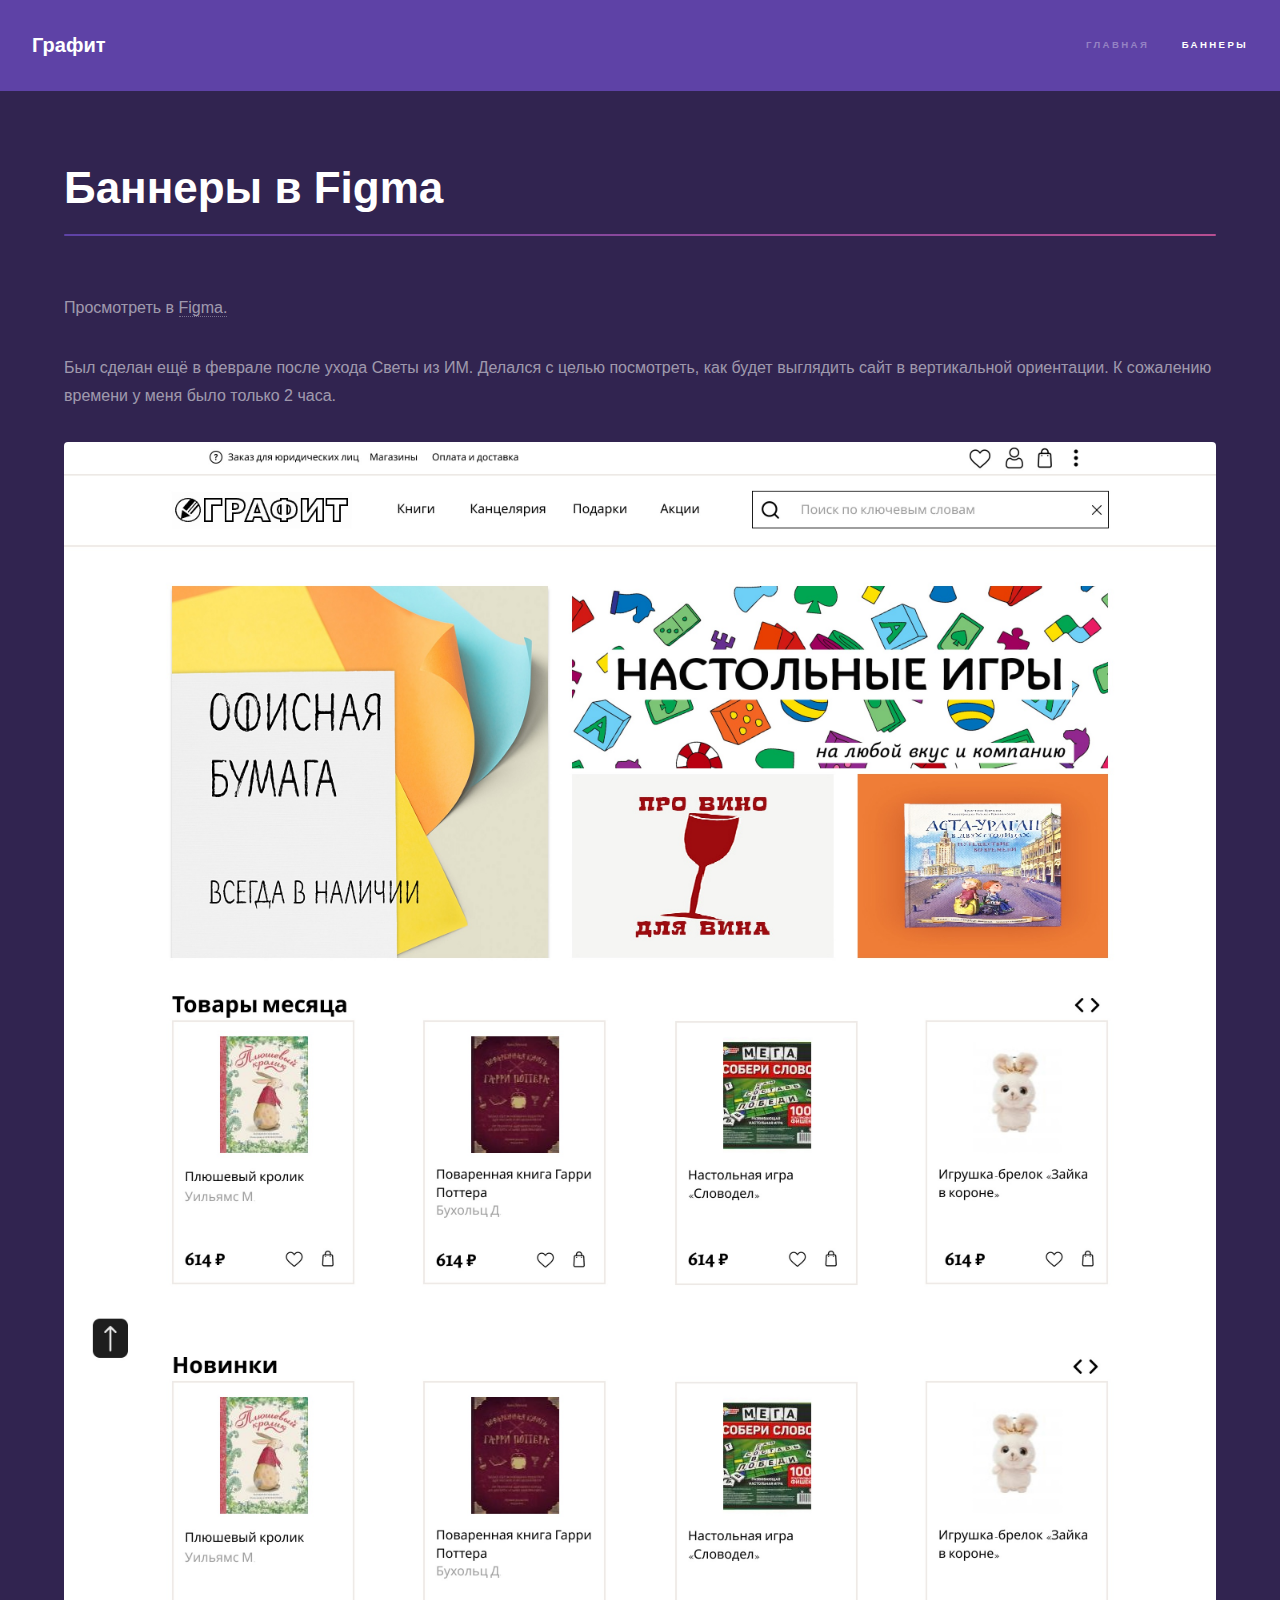
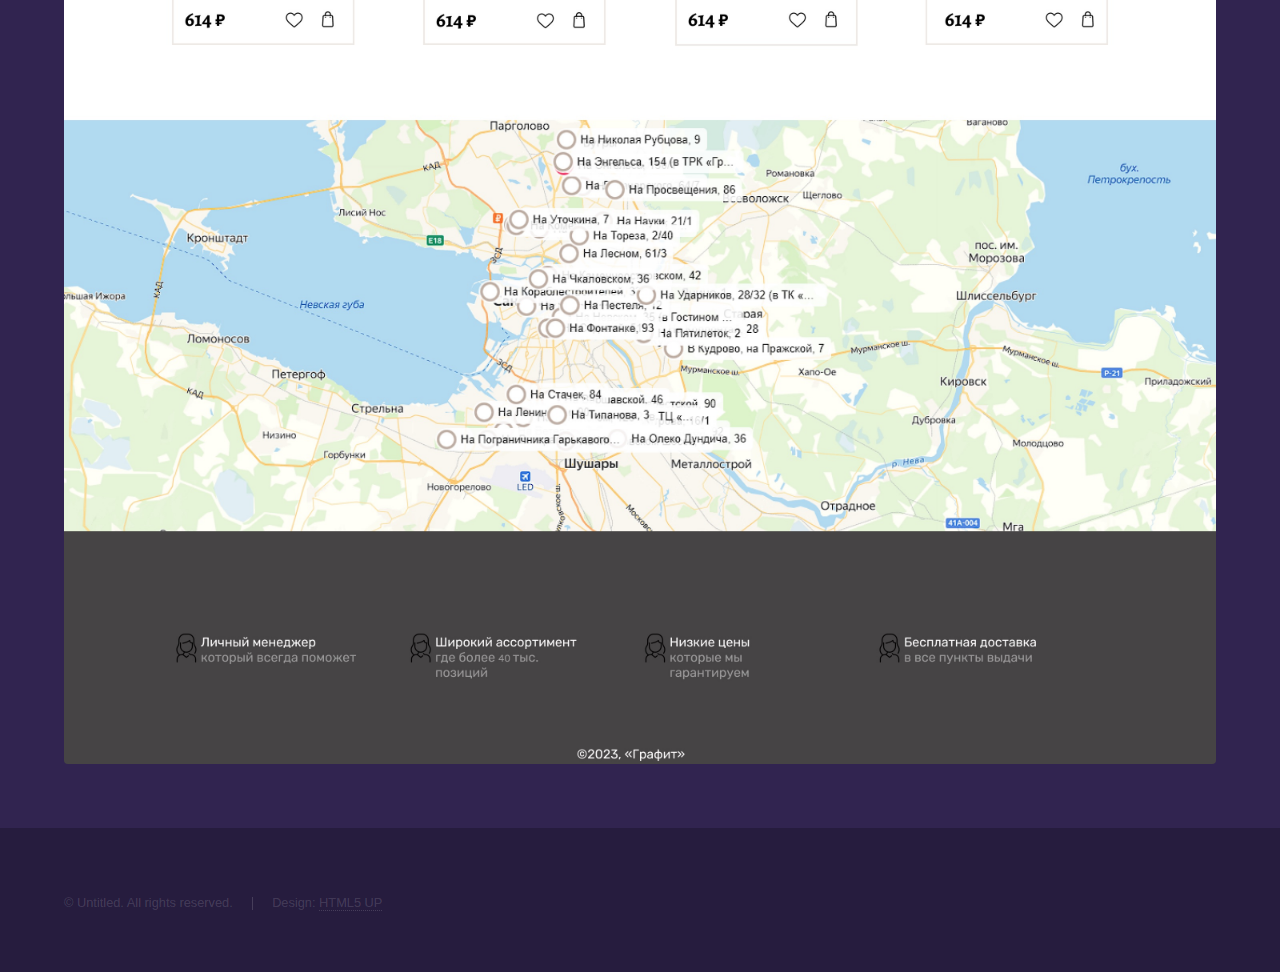
==== generic2.html @ 144a1e04 "Add files via upload" ====
<!DOCTYPE HTML>
<!--
	Hyperspace by HTML5 UP
	html5up.net | @ajlkn
	Free for personal and commercial use under the CCA 3.0 license (html5up.net/license)
-->
<html>
	<head>
		<title>Баннеры</title>
		<meta charset="utf-8" />
		<meta name="viewport" content="width=device-width, initial-scale=1, user-scalable=no" />
		<link rel="stylesheet" href="assets/css/main.css" />
		<noscript><link rel="stylesheet" href="assets/css/noscript.css" /></noscript>
	</head>
	<body class="is-preload">

		<!-- Header -->
			<header id="header">
				<a href="index.html" class="title">Графит</a>
				<nav>
					<ul>
						<li><a href="index.html">Главная</a></li>
						<li><a href="generic2.html" class="active">Баннеры</a></li>
						<!-- <li><a href="elements.html">Elements</a></li> -->
					</ul>
				</nav>
			</header>

		<!-- Wrapper -->
			<div id="wrapper">

				<!-- Main -->
					<section id="main" class="wrapper">
						<div class="inner">
							<h1 class="major">Баннеры в Figma</h1>
							<p>Просмотреть в <a href="https://www.figma.com/file/Zw7xwj9V61rGZJePQOf3Lh/Untitled?node-id=0%3A3&t=Ak0pLzkreTa3SGLJ-1">Figma.</a></p>
							<p>Был сделан ещё в феврале после ухода Светы из ИМ. Делался с целью посмотреть, как будет выглядить сайт в вертикальной ориентации. К сожалению времени у меня было только 2 часа.</p>
							<span class="image fit"><img src="images/dis1.jpg" alt="" /></span>
					</section>

			</div>

		<!-- Footer -->
			<footer id="footer" class="wrapper alt">
				<div class="inner">
					<ul class="menu">
						<li>&copy; Untitled. All rights reserved.</li><li>Design: <a href="http://html5up.net">HTML5 UP</a></li>
					</ul>
				</div>
			</footer>

		<!-- Scripts -->
			<script src="assets/js/jquery.min.js"></script>
			<script src="assets/js/jquery.scrollex.min.js"></script>
			<script src="assets/js/jquery.scrolly.min.js"></script>
			<script src="assets/js/browser.min.js"></script>
			<script src="assets/js/breakpoints.min.js"></script>
			<script src="assets/js/util.js"></script>
			<script src="assets/js/main.js"></script>

	</body>
</html>
---- assets/css/main.css ----
@import url(fontawesome-all.min.css);

/*
	Hyperspace by HTML5 UP
	html5up.net | @ajlkn
	Free for personal and commercial use under the CCA 3.0 license (html5up.net/license)
*/

html, body, div, span, applet, object,
iframe, h1, h2, h3, h4, h5, h6, p, blockquote,
pre, a, abbr, acronym, address, big, cite,
code, del, dfn, em, img, ins, kbd, q, s, samp,
small, strike, strong, sub, sup, tt, var, b,
u, i, center, dl, dt, dd, ol, ul, li, fieldset,
form, label, legend, table, caption, tbody,
tfoot, thead, tr, th, td, article, aside,
canvas, details, embed, figure, figcaption,
footer, header, hgroup, menu, nav, output, ruby,
section, summary, time, mark, audio, video {
	margin: 0;
	padding: 0;
	border: 0;
	font-size: 100%;
	font: inherit;
	vertical-align: baseline;}

article, aside, details, figcaption, figure,
footer, header, hgroup, menu, nav, section {
	display: block;}

body {
	line-height: 1;
}

ol, ul {
	list-style: none;
}

blockquote, q {
	quotes: none;
}

	blockquote:before, blockquote:after, q:before, q:after {
		content: '';
		content: none;
	}

table {
	border-collapse: collapse;
	border-spacing: 0;
}

body {
	-webkit-text-size-adjust: none;
}

mark {
	background-color: transparent;
	color: inherit;
}

input::-moz-focus-inner {
	border: 0;
	padding: 0;
}

input, select, textarea {
	-moz-appearance: none;
	-webkit-appearance: none;
	-ms-appearance: none;
	appearance: none;
}

/* Basic */

	@-ms-viewport {
		width: device-width;
	}

	body {
		-ms-overflow-style: scrollbar;
	}

	@media screen and (max-width: 480px) {

		html, body {
			min-width: 320px;
		}

	}

	html {
		box-sizing: border-box;
	}

	*, *:before, *:after {
		box-sizing: inherit;
	}

	body {
		background: #312450;
	}

		body.is-preload *, body.is-preload *:before, body.is-preload *:after {
			-moz-animation: none !important;
			-webkit-animation: none !important;
			-ms-animation: none !important;
			animation: none !important;
			-moz-transition: none !important;
			-webkit-transition: none !important;
			-ms-transition: none !important;
			transition: none !important;
		}

/* Type */

	body, input, select, textarea {
		color: rgba(255, 255, 255, 0.55);
		font-family: Arial, Helvetica, sans-serif;
		font-size: 16.5pt;
		font-weight: normal;
		line-height: 1.75;
	}

		@media screen and (max-width: 1680px) {

			body, input, select, textarea {
				font-size: 13pt;
			}

		}

		@media screen and (max-width: 1280px) {

			body, input, select, textarea {
				font-size: 12pt;
			}

		}

		@media screen and (max-width: 360px) {

			body, input, select, textarea {
				font-size: 11pt;
			}

		}

	a {
		-moz-transition: color 0.2s ease, border-bottom-color 0.2s ease;
		-webkit-transition: color 0.2s ease, border-bottom-color 0.2s ease;
		-ms-transition: color 0.2s ease, border-bottom-color 0.2s ease;
		transition: color 0.2s ease, border-bottom-color 0.2s ease;
		border-bottom: dotted 1px rgba(255, 255, 255, 0.35);
		color: inherit;
		text-decoration: none;
	}

		a:hover {
			border-bottom-color: transparent;
			color: #ffffff;
		}

	strong, b {
		color: #ffffff;
		font-weight: bold;
	}

	em, i {
		font-style: italic;
	}

	p {
		margin: 0 0 2em 0;
	}

	h1, h2, h3, h4, h5, h6 {
		color: #ffffff;
		font-weight: bold;
		line-height: 1.5;
		margin: 0 0 0.5em 0;
	}

		h1 a, h2 a, h3 a, h4 a, h5 a, h6 a {
			color: inherit;
			text-decoration: none;
		}

	h1 {
		font-size: 2.75em;
	}

		h1.major {
			margin: 0 0 1.3em 0;
			position: relative;
			padding-bottom: 0.35em;
		}

			h1.major:after {
				background-image: -moz-linear-gradient(to right, #5e42a6, #b74e91);
				background-image: -webkit-linear-gradient(to right, #5e42a6, #b74e91);
				background-image: -ms-linear-gradient(to right, #5e42a6, #b74e91);
				background-image: linear-gradient(to right, #5e42a6, #b74e91);
				-moz-transition: max-width 0.2s ease;
				-webkit-transition: max-width 0.2s ease;
				-ms-transition: max-width 0.2s ease;
				transition: max-width 0.2s ease;
				border-radius: 0.2em;
				bottom: 0;
				content: '';
				height: 0.05em;
				position: absolute;
				right: 0;
				width: 100%;
			}

	h2 {
		font-size: 1.75em;
	}

	h3 {
		font-size: 1.1em;
	}

	h4 {
		font-size: 1em;
	}

	h5 {
		font-size: 0.8em;
	}

	h6 {
		font-size: 0.6em;
	}

	@media screen and (max-width: 736px) {

		h1 {
			font-size: 2em;
		}

		h2 {
			font-size: 1.25em;
		}

		h3 {
			font-size: 1em;
		}

		h4 {
			font-size: 0.8em;
		}

		h5 {
			font-size: 0.6em;
		}

		h6 {
			font-size: 0.6em;
		}

	}

	sub {
		font-size: 0.8em;
		position: relative;
		top: 0.5em;
	}

	sup {
		font-size: 0.8em;
		position: relative;
		top: -0.5em;
	}

	blockquote {
		border-left: solid 4px rgba(255, 255, 255, 0.15);
		font-style: italic;
		margin: 0 0 2em 0;
		padding: 0.5em 0 0.5em 2em;
	}

	code {
		background: rgba(255, 255, 255, 0.05);
		border-radius: 0.25em;
		border: solid 1px rgba(255, 255, 255, 0.15);
		font-family: "Courier New", monospace;
		font-size: 0.9em;
		margin: 0 0.25em;
		padding: 0.25em 0.65em;
	}

	pre {
		-webkit-overflow-scrolling: touch;
		font-family: "Courier New", monospace;
		font-size: 0.9em;
		margin: 0 0 2em 0;
	}

		pre code {
			display: block;
			line-height: 1.75em;
			padding: 1em 1.5em;
			overflow-x: auto;
		}

	hr {
		border: 0;
		border-bottom: solid 1px rgba(255, 255, 255, 0.15);
		margin: 2em 0;
	}

		hr.major {
			margin: 3em 0;
		}

	.align-left {
		text-align: left;
	}

	.align-center {
		text-align: center;
	}

	.align-right {
		text-align: right;
	}

/* Row */

	.row {
		display: flex;
		flex-wrap: wrap;
		box-sizing: border-box;
		align-items: stretch;
	}

		.row > * {
			box-sizing: border-box;
		}

		.row.gtr-uniform > * > :last-child {
			margin-bottom: 0;
		}

		.row.aln-left {
			justify-content: flex-start;
		}

		.row.aln-center {
			justify-content: center;
		}

		.row.aln-right {
			justify-content: flex-end;
		}

		.row.aln-top {
			align-items: flex-start;
		}

		.row.aln-middle {
			align-items: center;
		}

		.row.aln-bottom {
			align-items: flex-end;
		}

		.row > .imp {
			order: -1;
		}

		.row > .col-1 {
			width: 8.33333%;
		}

		.row > .off-1 {
			margin-left: 8.33333%;
		}

		.row > .col-2 {
			width: 16.66667%;
		}

		.row > .off-2 {
			margin-left: 16.66667%;
		}

		.row > .col-3 {
			width: 25%;
		}

		.row > .off-3 {
			margin-left: 25%;
		}

		.row > .col-4 {
			width: 33.33333%;
		}

		.row > .off-4 {
			margin-left: 33.33333%;
		}

		.row > .col-5 {
			width: 41.66667%;
		}

		.row > .off-5 {
			margin-left: 41.66667%;
		}

		.row > .col-6 {
			width: 50%;
		}

		.row > .off-6 {
			margin-left: 50%;
		}

		.row > .col-7 {
			width: 58.33333%;
		}

		.row > .off-7 {
			margin-left: 58.33333%;
		}

		.row > .col-8 {
			width: 66.66667%;
		}

		.row > .off-8 {
			margin-left: 66.66667%;
		}

		.row > .col-9 {
			width: 75%;
		}

		.row > .off-9 {
			margin-left: 75%;
		}

		.row > .col-10 {
			width: 83.33333%;
		}

		.row > .off-10 {
			margin-left: 83.33333%;
		}

		.row > .col-11 {
			width: 91.66667%;
		}

		.row > .off-11 {
			margin-left: 91.66667%;
		}

		.row > .col-12 {
			width: 100%;
		}

		.row > .off-12 {
			margin-left: 100%;
		}

		.row.gtr-0 {
			margin-top: 0;
			margin-left: 0em;
		}

			.row.gtr-0 > * {
				padding: 0 0 0 0em;
			}

			.row.gtr-0.gtr-uniform {
				margin-top: 0em;
			}

				.row.gtr-0.gtr-uniform > * {
					padding-top: 0em;
				}

		.row.gtr-25 {
			margin-top: 0;
			margin-left: -0.375em;
		}

			.row.gtr-25 > * {
				padding: 0 0 0 0.375em;
			}

			.row.gtr-25.gtr-uniform {
				margin-top: -0.375em;
			}

				.row.gtr-25.gtr-uniform > * {
					padding-top: 0.375em;
				}

		.row.gtr-50 {
			margin-top: 0;
			margin-left: -0.75em;
		}

			.row.gtr-50 > * {
				padding: 0 0 0 0.75em;
			}

			.row.gtr-50.gtr-uniform {
				margin-top: -0.75em;
			}

				.row.gtr-50.gtr-uniform > * {
					padding-top: 0.75em;
				}

		.row {
			margin-top: 0;
			margin-left: -1.5em;
		}

			.row > * {
				padding: 0 0 0 1.5em;
			}

			.row.gtr-uniform {
				margin-top: -1.5em;
			}

				.row.gtr-uniform > * {
					padding-top: 1.5em;
				}

		.row.gtr-150 {
			margin-top: 0;
			margin-left: -2.25em;
		}

			.row.gtr-150 > * {
				padding: 0 0 0 2.25em;
			}

			.row.gtr-150.gtr-uniform {
				margin-top: -2.25em;
			}

				.row.gtr-150.gtr-uniform > * {
					padding-top: 2.25em;
				}

		.row.gtr-200 {
			margin-top: 0;
			margin-left: -3em;
		}

			.row.gtr-200 > * {
				padding: 0 0 0 3em;
			}

			.row.gtr-200.gtr-uniform {
				margin-top: -3em;
			}

				.row.gtr-200.gtr-uniform > * {
					padding-top: 3em;
				}

		@media screen and (max-width: 1680px) {

			.row {
				display: flex;
				flex-wrap: wrap;
				box-sizing: border-box;
				align-items: stretch;
			}

				.row > * {
					box-sizing: border-box;
				}

				.row.gtr-uniform > * > :last-child {
					margin-bottom: 0;
				}

				.row.aln-left {
					justify-content: flex-start;
				}

				.row.aln-center {
					justify-content: center;
				}

				.row.aln-right {
					justify-content: flex-end;
				}

				.row.aln-top {
					align-items: flex-start;
				}

				.row.aln-middle {
					align-items: center;
				}

				.row.aln-bottom {
					align-items: flex-end;
				}

				.row > .imp-xlarge {
					order: -1;
				}

				.row > .col-1-xlarge {
					width: 8.33333%;
				}

				.row > .off-1-xlarge {
					margin-left: 8.33333%;
				}

				.row > .col-2-xlarge {
					width: 16.66667%;
				}

				.row > .off-2-xlarge {
					margin-left: 16.66667%;
				}

				.row > .col-3-xlarge {
					width: 25%;
				}

				.row > .off-3-xlarge {
					margin-left: 25%;
				}

				.row > .col-4-xlarge {
					width: 33.33333%;
				}

				.row > .off-4-xlarge {
					margin-left: 33.33333%;
				}

				.row > .col-5-xlarge {
					width: 41.66667%;
				}

				.row > .off-5-xlarge {
					margin-left: 41.66667%;
				}

				.row > .col-6-xlarge {
					width: 50%;
				}

				.row > .off-6-xlarge {
					margin-left: 50%;
				}

				.row > .col-7-xlarge {
					width: 58.33333%;
				}

				.row > .off-7-xlarge {
					margin-left: 58.33333%;
				}

				.row > .col-8-xlarge {
					width: 66.66667%;
				}

				.row > .off-8-xlarge {
					margin-left: 66.66667%;
				}

				.row > .col-9-xlarge {
					width: 75%;
				}

				.row > .off-9-xlarge {
					margin-left: 75%;
				}

				.row > .col-10-xlarge {
					width: 83.33333%;
				}

				.row > .off-10-xlarge {
					margin-left: 83.33333%;
				}

				.row > .col-11-xlarge {
					width: 91.66667%;
				}

				.row > .off-11-xlarge {
					margin-left: 91.66667%;
				}

				.row > .col-12-xlarge {
					width: 100%;
				}

				.row > .off-12-xlarge {
					margin-left: 100%;
				}

				.row.gtr-0 {
					margin-top: 0;
					margin-left: 0em;
				}

					.row.gtr-0 > * {
						padding: 0 0 0 0em;
					}

					.row.gtr-0.gtr-uniform {
						margin-top: 0em;
					}

						.row.gtr-0.gtr-uniform > * {
							padding-top: 0em;
						}

				.row.gtr-25 {
					margin-top: 0;
					margin-left: -0.375em;
				}

					.row.gtr-25 > * {
						padding: 0 0 0 0.375em;
					}

					.row.gtr-25.gtr-uniform {
						margin-top: -0.375em;
					}

						.row.gtr-25.gtr-uniform > * {
							padding-top: 0.375em;
						}

				.row.gtr-50 {
					margin-top: 0;
					margin-left: -0.75em;
				}

					.row.gtr-50 > * {
						padding: 0 0 0 0.75em;
					}

					.row.gtr-50.gtr-uniform {
						margin-top: -0.75em;
					}

						.row.gtr-50.gtr-uniform > * {
							padding-top: 0.75em;
						}

				.row {
					margin-top: 0;
					margin-left: -1.5em;
				}

					.row > * {
						padding: 0 0 0 1.5em;
					}

					.row.gtr-uniform {
						margin-top: -1.5em;
					}

						.row.gtr-uniform > * {
							padding-top: 1.5em;
						}

				.row.gtr-150 {
					margin-top: 0;
					margin-left: -2.25em;
				}

					.row.gtr-150 > * {
						padding: 0 0 0 2.25em;
					}

					.row.gtr-150.gtr-uniform {
						margin-top: -2.25em;
					}

						.row.gtr-150.gtr-uniform > * {
							padding-top: 2.25em;
						}

				.row.gtr-200 {
					margin-top: 0;
					margin-left: -3em;
				}

					.row.gtr-200 > * {
						padding: 0 0 0 3em;
					}

					.row.gtr-200.gtr-uniform {
						margin-top: -3em;
					}

						.row.gtr-200.gtr-uniform > * {
							padding-top: 3em;
						}

		}

		@media screen and (max-width: 1280px) {

			.row {
				display: flex;
				flex-wrap: wrap;
				box-sizing: border-box;
				align-items: stretch;
			}

				.row > * {
					box-sizing: border-box;
				}

				.row.gtr-uniform > * > :last-child {
					margin-bottom: 0;
				}

				.row.aln-left {
					justify-content: flex-start;
				}

				.row.aln-center {
					justify-content: center;
				}

				.row.aln-right {
					justify-content: flex-end;
				}

				.row.aln-top {
					align-items: flex-start;
				}

				.row.aln-middle {
					align-items: center;
				}

				.row.aln-bottom {
					align-items: flex-end;
				}

				.row > .imp-large {
					order: -1;
				}

				.row > .col-1-large {
					width: 8.33333%;
				}

				.row > .off-1-large {
					margin-left: 8.33333%;
				}

				.row > .col-2-large {
					width: 16.66667%;
				}

				.row > .off-2-large {
					margin-left: 16.66667%;
				}

				.row > .col-3-large {
					width: 25%;
				}

				.row > .off-3-large {
					margin-left: 25%;
				}

				.row > .col-4-large {
					width: 33.33333%;
				}

				.row > .off-4-large {
					margin-left: 33.33333%;
				}

				.row > .col-5-large {
					width: 41.66667%;
				}

				.row > .off-5-large {
					margin-left: 41.66667%;
				}

				.row > .col-6-large {
					width: 50%;
				}

				.row > .off-6-large {
					margin-left: 50%;
				}

				.row > .col-7-large {
					width: 58.33333%;
				}

				.row > .off-7-large {
					margin-left: 58.33333%;
				}

				.row > .col-8-large {
					width: 66.66667%;
				}

				.row > .off-8-large {
					margin-left: 66.66667%;
				}

				.row > .col-9-large {
					width: 75%;
				}

				.row > .off-9-large {
					margin-left: 75%;
				}

				.row > .col-10-large {
					width: 83.33333%;
				}

				.row > .off-10-large {
					margin-left: 83.33333%;
				}

				.row > .col-11-large {
					width: 91.66667%;
				}

				.row > .off-11-large {
					margin-left: 91.66667%;
				}

				.row > .col-12-large {
					width: 100%;
				}

				.row > .off-12-large {
					margin-left: 100%;
				}

				.row.gtr-0 {
					margin-top: 0;
					margin-left: 0em;
				}

					.row.gtr-0 > * {
						padding: 0 0 0 0em;
					}

					.row.gtr-0.gtr-uniform {
						margin-top: 0em;
					}

						.row.gtr-0.gtr-uniform > * {
							padding-top: 0em;
						}

				.row.gtr-25 {
					margin-top: 0;
					margin-left: -0.375em;
				}

					.row.gtr-25 > * {
						padding: 0 0 0 0.375em;
					}

					.row.gtr-25.gtr-uniform {
						margin-top: -0.375em;
					}

						.row.gtr-25.gtr-uniform > * {
							padding-top: 0.375em;
						}

				.row.gtr-50 {
					margin-top: 0;
					margin-left: -0.75em;
				}

					.row.gtr-50 > * {
						padding: 0 0 0 0.75em;
					}

					.row.gtr-50.gtr-uniform {
						margin-top: -0.75em;
					}

						.row.gtr-50.gtr-uniform > * {
							padding-top: 0.75em;
						}

				.row {
					margin-top: 0;
					margin-left: -1.5em;
				}

					.row > * {
						padding: 0 0 0 1.5em;
					}

					.row.gtr-uniform {
						margin-top: -1.5em;
					}

						.row.gtr-uniform > * {
							padding-top: 1.5em;
						}

				.row.gtr-150 {
					margin-top: 0;
					margin-left: -2.25em;
				}

					.row.gtr-150 > * {
						padding: 0 0 0 2.25em;
					}

					.row.gtr-150.gtr-uniform {
						margin-top: -2.25em;
					}

						.row.gtr-150.gtr-uniform > * {
							padding-top: 2.25em;
						}

				.row.gtr-200 {
					margin-top: 0;
					margin-left: -3em;
				}

					.row.gtr-200 > * {
						padding: 0 0 0 3em;
					}

					.row.gtr-200.gtr-uniform {
						margin-top: -3em;
					}

						.row.gtr-200.gtr-uniform > * {
							padding-top: 3em;
						}

		}

		@media screen and (max-width: 980px) {

			.row {
				display: flex;
				flex-wrap: wrap;
				box-sizing: border-box;
				align-items: stretch;
			}

				.row > * {
					box-sizing: border-box;
				}

				.row.gtr-uniform > * > :last-child {
					margin-bottom: 0;
				}

				.row.aln-left {
					justify-content: flex-start;
				}

				.row.aln-center {
					justify-content: center;
				}

				.row.aln-right {
					justify-content: flex-end;
				}

				.row.aln-top {
					align-items: flex-start;
				}

				.row.aln-middle {
					align-items: center;
				}

				.row.aln-bottom {
					align-items: flex-end;
				}

				.row > .imp-medium {
					order: -1;
				}

				.row > .col-1-medium {
					width: 8.33333%;
				}

				.row > .off-1-medium {
					margin-left: 8.33333%;
				}

				.row > .col-2-medium {
					width: 16.66667%;
				}

				.row > .off-2-medium {
					margin-left: 16.66667%;
				}

				.row > .col-3-medium {
					width: 25%;
				}

				.row > .off-3-medium {
					margin-left: 25%;
				}

				.row > .col-4-medium {
					width: 33.33333%;
				}

				.row > .off-4-medium {
					margin-left: 33.33333%;
				}

				.row > .col-5-medium {
					width: 41.66667%;
				}

				.row > .off-5-medium {
					margin-left: 41.66667%;
				}

				.row > .col-6-medium {
					width: 50%;
				}

				.row > .off-6-medium {
					margin-left: 50%;
				}

				.row > .col-7-medium {
					width: 58.33333%;
				}

				.row > .off-7-medium {
					margin-left: 58.33333%;
				}

				.row > .col-8-medium {
					width: 66.66667%;
				}

				.row > .off-8-medium {
					margin-left: 66.66667%;
				}

				.row > .col-9-medium {
					width: 75%;
				}

				.row > .off-9-medium {
					margin-left: 75%;
				}

				.row > .col-10-medium {
					width: 83.33333%;
				}

				.row > .off-10-medium {
					margin-left: 83.33333%;
				}

				.row > .col-11-medium {
					width: 91.66667%;
				}

				.row > .off-11-medium {
					margin-left: 91.66667%;
				}

				.row > .col-12-medium {
					width: 100%;
				}

				.row > .off-12-medium {
					margin-left: 100%;
				}

				.row.gtr-0 {
					margin-top: 0;
					margin-left: 0em;
				}

					.row.gtr-0 > * {
						padding: 0 0 0 0em;
					}

					.row.gtr-0.gtr-uniform {
						margin-top: 0em;
					}

						.row.gtr-0.gtr-uniform > * {
							padding-top: 0em;
						}

				.row.gtr-25 {
					margin-top: 0;
					margin-left: -0.375em;
				}

					.row.gtr-25 > * {
						padding: 0 0 0 0.375em;
					}

					.row.gtr-25.gtr-uniform {
						margin-top: -0.375em;
					}

						.row.gtr-25.gtr-uniform > * {
							padding-top: 0.375em;
						}

				.row.gtr-50 {
					margin-top: 0;
					margin-left: -0.75em;
				}

					.row.gtr-50 > * {
						padding: 0 0 0 0.75em;
					}

					.row.gtr-50.gtr-uniform {
						margin-top: -0.75em;
					}

						.row.gtr-50.gtr-uniform > * {
							padding-top: 0.75em;
						}

				.row {
					margin-top: 0;
					margin-left: -1.5em;
				}

					.row > * {
						padding: 0 0 0 1.5em;
					}

					.row.gtr-uniform {
						margin-top: -1.5em;
					}

						.row.gtr-uniform > * {
							padding-top: 1.5em;
						}

				.row.gtr-150 {
					margin-top: 0;
					margin-left: -2.25em;
				}

					.row.gtr-150 > * {
						padding: 0 0 0 2.25em;
					}

					.row.gtr-150.gtr-uniform {
						margin-top: -2.25em;
					}

						.row.gtr-150.gtr-uniform > * {
							padding-top: 2.25em;
						}

				.row.gtr-200 {
					margin-top: 0;
					margin-left: -3em;
				}

					.row.gtr-200 > * {
						padding: 0 0 0 3em;
					}

					.row.gtr-200.gtr-uniform {
						margin-top: -3em;
					}

						.row.gtr-200.gtr-uniform > * {
							padding-top: 3em;
						}

		}

		@media screen and (max-width: 736px) {

			.row {
				display: flex;
				flex-wrap: wrap;
				box-sizing: border-box;
				align-items: stretch;
			}

				.row > * {
					box-sizing: border-box;
				}

				.row.gtr-uniform > * > :last-child {
					margin-bottom: 0;
				}

				.row.aln-left {
					justify-content: flex-start;
				}

				.row.aln-center {
					justify-content: center;
				}

				.row.aln-right {
					justify-content: flex-end;
				}

				.row.aln-top {
					align-items: flex-start;
				}

				.row.aln-middle {
					align-items: center;
				}

				.row.aln-bottom {
					align-items: flex-end;
				}

				.row > .imp-small {
					order: -1;
				}

				.row > .col-1-small {
					width: 8.33333%;
				}

				.row > .off-1-small {
					margin-left: 8.33333%;
				}

				.row > .col-2-small {
					width: 16.66667%;
				}

				.row > .off-2-small {
					margin-left: 16.66667%;
				}

				.row > .col-3-small {
					width: 25%;
				}

				.row > .off-3-small {
					margin-left: 25%;
				}

				.row > .col-4-small {
					width: 33.33333%;
				}

				.row > .off-4-small {
					margin-left: 33.33333%;
				}

				.row > .col-5-small {
					width: 41.66667%;
				}

				.row > .off-5-small {
					margin-left: 41.66667%;
				}

				.row > .col-6-small {
					width: 50%;
				}

				.row > .off-6-small {
					margin-left: 50%;
				}

				.row > .col-7-small {
					width: 58.33333%;
				}

				.row > .off-7-small {
					margin-left: 58.33333%;
				}

				.row > .col-8-small {
					width: 66.66667%;
				}

				.row > .off-8-small {
					margin-left: 66.66667%;
				}

				.row > .col-9-small {
					width: 75%;
				}

				.row > .off-9-small {
					margin-left: 75%;
				}

				.row > .col-10-small {
					width: 83.33333%;
				}

				.row > .off-10-small {
					margin-left: 83.33333%;
				}

				.row > .col-11-small {
					width: 91.66667%;
				}

				.row > .off-11-small {
					margin-left: 91.66667%;
				}

				.row > .col-12-small {
					width: 100%;
				}

				.row > .off-12-small {
					margin-left: 100%;
				}

				.row.gtr-0 {
					margin-top: 0;
					margin-left: 0em;
				}

					.row.gtr-0 > * {
						padding: 0 0 0 0em;
					}

					.row.gtr-0.gtr-uniform {
						margin-top: 0em;
					}

						.row.gtr-0.gtr-uniform > * {
							padding-top: 0em;
						}

				.row.gtr-25 {
					margin-top: 0;
					margin-left: -0.375em;
				}

					.row.gtr-25 > * {
						padding: 0 0 0 0.375em;
					}

					.row.gtr-25.gtr-uniform {
						margin-top: -0.375em;
					}

						.row.gtr-25.gtr-uniform > * {
							padding-top: 0.375em;
						}

				.row.gtr-50 {
					margin-top: 0;
					margin-left: -0.75em;
				}

					.row.gtr-50 > * {
						padding: 0 0 0 0.75em;
					}

					.row.gtr-50.gtr-uniform {
						margin-top: -0.75em;
					}

						.row.gtr-50.gtr-uniform > * {
							padding-top: 0.75em;
						}

				.row {
					margin-top: 0;
					margin-left: -1.5em;
				}

					.row > * {
						padding: 0 0 0 1.5em;
					}

					.row.gtr-uniform {
						margin-top: -1.5em;
					}

						.row.gtr-uniform > * {
							padding-top: 1.5em;
						}

				.row.gtr-150 {
					margin-top: 0;
					margin-left: -2.25em;
				}

					.row.gtr-150 > * {
						padding: 0 0 0 2.25em;
					}

					.row.gtr-150.gtr-uniform {
						margin-top: -2.25em;
					}

						.row.gtr-150.gtr-uniform > * {
							padding-top: 2.25em;
						}

				.row.gtr-200 {
					margin-top: 0;
					margin-left: -3em;
				}

					.row.gtr-200 > * {
						padding: 0 0 0 3em;
					}

					.row.gtr-200.gtr-uniform {
						margin-top: -3em;
					}

						.row.gtr-200.gtr-uniform > * {
							padding-top: 3em;
						}

		}

		@media screen and (max-width: 480px) {

			.row {
				display: flex;
				flex-wrap: wrap;
				box-sizing: border-box;
				align-items: stretch;
			}

				.row > * {
					box-sizing: border-box;
				}

				.row.gtr-uniform > * > :last-child {
					margin-bottom: 0;
				}

				.row.aln-left {
					justify-content: flex-start;
				}

				.row.aln-center {
					justify-content: center;
				}

				.row.aln-right {
					justify-content: flex-end;
				}

				.row.aln-top {
					align-items: flex-start;
				}

				.row.aln-middle {
					align-items: center;
				}

				.row.aln-bottom {
					align-items: flex-end;
				}

				.row > .imp-xsmall {
					order: -1;
				}

				.row > .col-1-xsmall {
					width: 8.33333%;
				}

				.row > .off-1-xsmall {
					margin-left: 8.33333%;
				}

				.row > .col-2-xsmall {
					width: 16.66667%;
				}

				.row > .off-2-xsmall {
					margin-left: 16.66667%;
				}

				.row > .col-3-xsmall {
					width: 25%;
				}

				.row > .off-3-xsmall {
					margin-left: 25%;
				}

				.row > .col-4-xsmall {
					width: 33.33333%;
				}

				.row > .off-4-xsmall {
					margin-left: 33.33333%;
				}

				.row > .col-5-xsmall {
					width: 41.66667%;
				}

				.row > .off-5-xsmall {
					margin-left: 41.66667%;
				}

				.row > .col-6-xsmall {
					width: 50%;
				}

				.row > .off-6-xsmall {
					margin-left: 50%;
				}

				.row > .col-7-xsmall {
					width: 58.33333%;
				}

				.row > .off-7-xsmall {
					margin-left: 58.33333%;
				}

				.row > .col-8-xsmall {
					width: 66.66667%;
				}

				.row > .off-8-xsmall {
					margin-left: 66.66667%;
				}

				.row > .col-9-xsmall {
					width: 75%;
				}

				.row > .off-9-xsmall {
					margin-left: 75%;
				}

				.row > .col-10-xsmall {
					width: 83.33333%;
				}

				.row > .off-10-xsmall {
					margin-left: 83.33333%;
				}

				.row > .col-11-xsmall {
					width: 91.66667%;
				}

				.row > .off-11-xsmall {
					margin-left: 91.66667%;
				}

				.row > .col-12-xsmall {
					width: 100%;
				}

				.row > .off-12-xsmall {
					margin-left: 100%;
				}

				.row.gtr-0 {
					margin-top: 0;
					margin-left: 0em;
				}

					.row.gtr-0 > * {
						padding: 0 0 0 0em;
					}

					.row.gtr-0.gtr-uniform {
						margin-top: 0em;
					}

						.row.gtr-0.gtr-uniform > * {
							padding-top: 0em;
						}

				.row.gtr-25 {
					margin-top: 0;
					margin-left: -0.375em;
				}

					.row.gtr-25 > * {
						padding: 0 0 0 0.375em;
					}

					.row.gtr-25.gtr-uniform {
						margin-top: -0.375em;
					}

						.row.gtr-25.gtr-uniform > * {
							padding-top: 0.375em;
						}

				.row.gtr-50 {
					margin-top: 0;
					margin-left: -0.75em;
				}

					.row.gtr-50 > * {
						padding: 0 0 0 0.75em;
					}

					.row.gtr-50.gtr-uniform {
						margin-top: -0.75em;
					}

						.row.gtr-50.gtr-uniform > * {
							padding-top: 0.75em;
						}

				.row {
					margin-top: 0;
					margin-left: -1.5em;
				}

					.row > * {
						padding: 0 0 0 1.5em;
					}

					.row.gtr-uniform {
						margin-top: -1.5em;
					}

						.row.gtr-uniform > * {
							padding-top: 1.5em;
						}

				.row.gtr-150 {
					margin-top: 0;
					margin-left: -2.25em;
				}

					.row.gtr-150 > * {
						padding: 0 0 0 2.25em;
					}

					.row.gtr-150.gtr-uniform {
						margin-top: -2.25em;
					}

						.row.gtr-150.gtr-uniform > * {
							padding-top: 2.25em;
						}

				.row.gtr-200 {
					margin-top: 0;
					margin-left: -3em;
				}

					.row.gtr-200 > * {
						padding: 0 0 0 3em;
					}

					.row.gtr-200.gtr-uniform {
						margin-top: -3em;
					}

						.row.gtr-200.gtr-uniform > * {
							padding-top: 3em;
						}

		}

/* Box */

	.box {
		border-radius: 0.25em;
		border: solid 1px rgba(255, 255, 255, 0.15);
		margin-bottom: 2em;
		padding: 1.5em;
	}

		.box > :last-child,
		.box > :last-child > :last-child,
		.box > :last-child > :last-child > :last-child {
			margin-bottom: 0;
		}

		.box.alt {
			border: 0;
			border-radius: 0;
			padding: 0;
		}

/* Button */

	input[type="submit"],
	input[type="reset"],
	input[type="button"],
	button,
	.button {
		-moz-appearance: none;
		-webkit-appearance: none;
		-ms-appearance: none;
		appearance: none;
		-moz-transition: border-color 0.2s ease;
		-webkit-transition: border-color 0.2s ease;
		-ms-transition: border-color 0.2s ease;
		transition: border-color 0.2s ease;
		background-color: transparent;
		border: solid 1px !important;
		border-color: rgba(255, 255, 255, 0.15) !important;
		border-radius: 3em;
		color: #ffffff !important;
		cursor: pointer;
		display: inline-block;
		font-size: 0.6em;
		font-weight: bold;
		height: calc(4.75em + 2px);
		letter-spacing: 0.25em;
		line-height: 4.75em;
		outline: 0;
		padding: 0 3.75em;
		position: relative;
		text-align: center;
		text-decoration: none;
		text-transform: uppercase;
		white-space: nowrap;
	}

		input[type="submit"]:after,
		input[type="reset"]:after,
		input[type="button"]:after,
		button:after,
		.button:after {
			-moz-transform: scale(0.25);
			-webkit-transform: scale(0.25);
			-ms-transform: scale(0.25);
			transform: scale(0.25);
			pointer-events: none;
			-moz-transition: opacity 0.2s ease, -moz-transform 0.2s ease;
			-webkit-transition: opacity 0.2s ease, -webkit-transform 0.2s ease;
			-ms-transition: opacity 0.2s ease, -ms-transform 0.2s ease;
			transition: opacity 0.2s ease, transform 0.2s ease;
			background: #ffffff;
			border-radius: 3em;
			content: '';
			height: 100%;
			left: 0;
			opacity: 0;
			position: absolute;
			top: 0;
			width: 100%;
		}

		input[type="submit"].icon:before,
		input[type="reset"].icon:before,
		input[type="button"].icon:before,
		button.icon:before,
		.button.icon:before {
			margin-right: 0.75em;
		}

		input[type="submit"].fit,
		input[type="reset"].fit,
		input[type="button"].fit,
		button.fit,
		.button.fit {
			width: 100%;
		}

		input[type="submit"].small,
		input[type="reset"].small,
		input[type="button"].small,
		button.small,
		.button.small {
			font-size: 0.4em;
		}

		input[type="submit"].large,
		input[type="reset"].large,
		input[type="button"].large,
		button.large,
		.button.large {
			font-size: 0.8em;
		}

		input[type="submit"].primary,
		input[type="reset"].primary,
		input[type="button"].primary,
		button.primary,
		.button.primary {
			background-color: #ffffff;
			color: #312450 !important;
		}

			input[type="submit"].primary:after,
			input[type="reset"].primary:after,
			input[type="button"].primary:after,
			button.primary:after,
			.button.primary:after {
				display: none;
			}

		input[type="submit"].disabled, input[type="submit"]:disabled,
		input[type="reset"].disabled,
		input[type="reset"]:disabled,
		input[type="button"].disabled,
		input[type="button"]:disabled,
		button.disabled,
		button:disabled,
		.button.disabled,
		.button:disabled {
			cursor: default;
			opacity: 0.5;
			pointer-events: none;
		}

		input[type="submit"]:hover,
		input[type="reset"]:hover,
		input[type="button"]:hover,
		button:hover,
		.button:hover {
			border-color: rgba(255, 255, 255, 0.55) !important;
		}

			input[type="submit"]:hover:after,
			input[type="reset"]:hover:after,
			input[type="button"]:hover:after,
			button:hover:after,
			.button:hover:after {
				opacity: 0.05;
				-moz-transform: scale(1);
				-webkit-transform: scale(1);
				-ms-transform: scale(1);
				transform: scale(1);
			}

			input[type="submit"]:hover:active,
			input[type="reset"]:hover:active,
			input[type="button"]:hover:active,
			button:hover:active,
			.button:hover:active {
				border-color: #ffffff !important;
			}

				input[type="submit"]:hover:active:after,
				input[type="reset"]:hover:active:after,
				input[type="button"]:hover:active:after,
				button:hover:active:after,
				.button:hover:active:after {
					opacity: 0.1;
				}

/* Features */

	.features {
		display: -moz-flex;
		display: -webkit-flex;
		display: -ms-flex;
		display: flex;
		-moz-flex-wrap: wrap;
		-webkit-flex-wrap: wrap;
		-ms-flex-wrap: wrap;
		flex-wrap: wrap;
		border-radius: 0.25em;
		border: solid 1px rgba(255, 255, 255, 0.15);
		background: rgba(255, 255, 255, 0.05);
		margin: 0 0 2em 0;
	}

		.features section {
			padding: 3.5em 3em 1em 7em ;
			width: 50%;
			border-top: solid 1px rgba(255, 255, 255, 0.15);
			position: relative;
		}

			.features section:nth-child(-n + 2) {
				border-top-width: 0;
			}

			.features section:nth-child(2n) {
				border-left: solid 1px rgba(255, 255, 255, 0.15);
			}

			.features section .icon {
				-moz-transition: opacity 0.5s ease, -moz-transform 0.5s ease;
				-webkit-transition: opacity 0.5s ease, -webkit-transform 0.5s ease;
				-ms-transition: opacity 0.5s ease, -ms-transform 0.5s ease;
				transition: opacity 0.5s ease, transform 0.5s ease;
				-moz-transition-delay: 1s;
				-webkit-transition-delay: 1s;
				-ms-transition-delay: 1s;
				transition-delay: 1s;
				-moz-transform: scale(1);
				-webkit-transform: scale(1);
				-ms-transform: scale(1);
				transform: scale(1);
				position: absolute;
				left: 3em;
				top: 3em;
				opacity: 1;
			}

			.features section:nth-child(1) .icon {
				-moz-transition-delay: 0.15s;
				-webkit-transition-delay: 0.15s;
				-ms-transition-delay: 0.15s;
				transition-delay: 0.15s;
			}

			.features section:nth-child(2) .icon {
				-moz-transition-delay: 0.3s;
				-webkit-transition-delay: 0.3s;
				-ms-transition-delay: 0.3s;
				transition-delay: 0.3s;
			}

			.features section:nth-child(3) .icon {
				-moz-transition-delay: 0.45s;
				-webkit-transition-delay: 0.45s;
				-ms-transition-delay: 0.45s;
				transition-delay: 0.45s;
			}

			.features section:nth-child(4) .icon {
				-moz-transition-delay: 0.6s;
				-webkit-transition-delay: 0.6s;
				-ms-transition-delay: 0.6s;
				transition-delay: 0.6s;
			}

			.features section:nth-child(5) .icon {
				-moz-transition-delay: 0.75s;
				-webkit-transition-delay: 0.75s;
				-ms-transition-delay: 0.75s;
				transition-delay: 0.75s;
			}

			.features section:nth-child(6) .icon {
				-moz-transition-delay: 0.9s;
				-webkit-transition-delay: 0.9s;
				-ms-transition-delay: 0.9s;
				transition-delay: 0.9s;
			}

			.features section:nth-child(7) .icon {
				-moz-transition-delay: 1.05s;
				-webkit-transition-delay: 1.05s;
				-ms-transition-delay: 1.05s;
				transition-delay: 1.05s;
			}

			.features section:nth-child(8) .icon {
				-moz-transition-delay: 1.2s;
				-webkit-transition-delay: 1.2s;
				-ms-transition-delay: 1.2s;
				transition-delay: 1.2s;
			}

			.features section:nth-child(9) .icon {
				-moz-transition-delay: 1.35s;
				-webkit-transition-delay: 1.35s;
				-ms-transition-delay: 1.35s;
				transition-delay: 1.35s;
			}

			.features section:nth-child(10) .icon {
				-moz-transition-delay: 1.5s;
				-webkit-transition-delay: 1.5s;
				-ms-transition-delay: 1.5s;
				transition-delay: 1.5s;
			}

			.features section:nth-child(11) .icon {
				-moz-transition-delay: 1.65s;
				-webkit-transition-delay: 1.65s;
				-ms-transition-delay: 1.65s;
				transition-delay: 1.65s;
			}

			.features section:nth-child(12) .icon {
				-moz-transition-delay: 1.8s;
				-webkit-transition-delay: 1.8s;
				-ms-transition-delay: 1.8s;
				transition-delay: 1.8s;
			}

			.features section:nth-child(13) .icon {
				-moz-transition-delay: 1.95s;
				-webkit-transition-delay: 1.95s;
				-ms-transition-delay: 1.95s;
				transition-delay: 1.95s;
			}

			.features section:nth-child(14) .icon {
				-moz-transition-delay: 2.1s;
				-webkit-transition-delay: 2.1s;
				-ms-transition-delay: 2.1s;
				transition-delay: 2.1s;
			}

			.features section:nth-child(15) .icon {
				-moz-transition-delay: 2.25s;
				-webkit-transition-delay: 2.25s;
				-ms-transition-delay: 2.25s;
				transition-delay: 2.25s;
			}

			.features section:nth-child(16) .icon {
				-moz-transition-delay: 2.4s;
				-webkit-transition-delay: 2.4s;
				-ms-transition-delay: 2.4s;
				transition-delay: 2.4s;
			}

			.features section:nth-child(17) .icon {
				-moz-transition-delay: 2.55s;
				-webkit-transition-delay: 2.55s;
				-ms-transition-delay: 2.55s;
				transition-delay: 2.55s;
			}

			.features section:nth-child(18) .icon {
				-moz-transition-delay: 2.7s;
				-webkit-transition-delay: 2.7s;
				-ms-transition-delay: 2.7s;
				transition-delay: 2.7s;
			}

			.features section:nth-child(19) .icon {
				-moz-transition-delay: 2.85s;
				-webkit-transition-delay: 2.85s;
				-ms-transition-delay: 2.85s;
				transition-delay: 2.85s;
			}

			.features section:nth-child(20) .icon {
				-moz-transition-delay: 3s;
				-webkit-transition-delay: 3s;
				-ms-transition-delay: 3s;
				transition-delay: 3s;
			}

		.features.inactive section .icon {
			-moz-transform: scale(0.5);
			-webkit-transform: scale(0.5);
			-ms-transform: scale(0.5);
			transform: scale(0.5);
			opacity: 0;
		}

		@media screen and (max-width: 980px) {

			.features {
				display: block;
			}

				.features section {
					border-top-width: 1px !important;
					border-left-width: 0 !important;
					width: 100%;
				}

					.features section:first-child {
						border-top-width: 0 !important;
					}

		}

		@media screen and (max-width: 736px) {

			.features section {
				padding: 2.5em 1.5em 0.1em 5.5em ;
			}

				.features section .icon {
					left: 1.5em;
					top: 2em;
				}

		}

		@media screen and (max-width: 480px) {

			.features section {
				padding: 2em 1.5em 0.1em 1.5em ;
			}

				.features section .icon {
					left: 0;
					position: relative;
					top: 0;
				}

		}

/* Form */

	form {
		margin: 0 0 2em 0;
	}

		form > :last-child {
			margin-bottom: 0;
		}

		form > .fields {
			display: -moz-flex;
			display: -webkit-flex;
			display: -ms-flex;
			display: flex;
			-moz-flex-wrap: wrap;
			-webkit-flex-wrap: wrap;
			-ms-flex-wrap: wrap;
			flex-wrap: wrap;
			width: calc(100% + 3em);
			margin: -1.5em 0 2em -1.5em;
		}

			form > .fields > .field {
				-moz-flex-grow: 0;
				-webkit-flex-grow: 0;
				-ms-flex-grow: 0;
				flex-grow: 0;
				-moz-flex-shrink: 0;
				-webkit-flex-shrink: 0;
				-ms-flex-shrink: 0;
				flex-shrink: 0;
				padding: 1.5em 0 0 1.5em;
				width: calc(100% - 1.5em);
			}

				form > .fields > .field.half {
					width: calc(50% - 0.75em);
				}

				form > .fields > .field.third {
					width: calc(100%/3 - 0.5em);
				}

				form > .fields > .field.quarter {
					width: calc(25% - 0.375em);
				}

		@media screen and (max-width: 480px) {

			form > .fields {
				width: calc(100% + 3em);
				margin: -1.5em 0 2em -1.5em;
			}

				form > .fields > .field {
					padding: 1.5em 0 0 1.5em;
					width: calc(100% - 1.5em);
				}

					form > .fields > .field.half {
						width: calc(100% - 1.5em);
					}

					form > .fields > .field.third {
						width: calc(100% - 1.5em);
					}

					form > .fields > .field.quarter {
						width: calc(100% - 1.5em);
					}

		}

	label {
		color: #ffffff;
		font-weight: bold;
		line-height: 1.5;
		margin: 0 0 0.7em 0;
		display: block;
		font-size: 1.1em;
	}

	input[type="text"],
	input[type="password"],
	input[type="email"],
	input[type="tel"],
	select,
	textarea {
		-moz-appearance: none;
		-webkit-appearance: none;
		-ms-appearance: none;
		appearance: none;
		background: rgba(255, 255, 255, 0.05);
		border-radius: 0.25em;
		border: none;
		border: solid 1px rgba(255, 255, 255, 0.15);
		color: inherit;
		display: block;
		outline: 0;
		padding: 0 1em;
		text-decoration: none;
		width: 100%;
	}

		input[type="text"]:invalid,
		input[type="password"]:invalid,
		input[type="email"]:invalid,
		input[type="tel"]:invalid,
		select:invalid,
		textarea:invalid {
			box-shadow: none;
		}

		input[type="text"]:focus,
		input[type="password"]:focus,
		input[type="email"]:focus,
		input[type="tel"]:focus,
		select:focus,
		textarea:focus {
			border-color: #ffffff;
			box-shadow: 0 0 0 1px #ffffff;
		}

	select {
		background-image: url("data:image/svg+xml;charset=utf8,%3Csvg xmlns='http://www.w3.org/2000/svg' width='40' height='40' preserveAspectRatio='none' viewBox='0 0 40 40'%3E%3Cpath d='M9.4,12.3l10.4,10.4l10.4-10.4c0.2-0.2,0.5-0.4,0.9-0.4c0.3,0,0.6,0.1,0.9,0.4l3.3,3.3c0.2,0.2,0.4,0.5,0.4,0.9 c0,0.4-0.1,0.6-0.4,0.9L20.7,31.9c-0.2,0.2-0.5,0.4-0.9,0.4c-0.3,0-0.6-0.1-0.9-0.4L4.3,17.3c-0.2-0.2-0.4-0.5-0.4-0.9 c0-0.4,0.1-0.6,0.4-0.9l3.3-3.3c0.2-0.2,0.5-0.4,0.9-0.4S9.1,12.1,9.4,12.3z' fill='rgba(255, 255, 255, 0.15)' /%3E%3C/svg%3E");
		background-size: 1.25rem;
		background-repeat: no-repeat;
		background-position: calc(100% - 1rem) center;
		height: 2.75em;
		padding-right: 2.75em;
		text-overflow: ellipsis;
	}

		select option {
			color: #ffffff;
			background: #312450;
		}

		select:focus::-ms-value {
			background-color: transparent;
		}

		select::-ms-expand {
			display: none;
		}

	input[type="text"],
	input[type="password"],
	input[type="email"],
	select {
		height: 2.75em;
	}

	textarea {
		padding: 0.75em 1em;
	}

		body.is-ie textarea {
			min-height: 10em;
		}

	input[type="checkbox"],
	input[type="radio"] {
		-moz-appearance: none;
		-webkit-appearance: none;
		-ms-appearance: none;
		appearance: none;
		display: block;
		float: left;
		margin-right: -2em;
		opacity: 0;
		width: 1em;
		z-index: -1;
	}

		input[type="checkbox"] + label,
		input[type="radio"] + label {
			text-decoration: none;
			color: rgba(255, 255, 255, 0.55);
			cursor: pointer;
			display: inline-block;
			font-size: 1em;
			font-weight: normal;
			padding-left: 2.4em;
			padding-right: 0.75em;
			position: relative;
		}

			input[type="checkbox"] + label:before,
			input[type="radio"] + label:before {
				-moz-osx-font-smoothing: grayscale;
				-webkit-font-smoothing: antialiased;
				display: inline-block;
				font-style: normal;
				font-variant: normal;
				text-rendering: auto;
				line-height: 1;
				text-transform: none !important;
				font-family: 'Font Awesome 5 Free';
				font-weight: 900;
			}

			input[type="checkbox"] + label:before,
			input[type="radio"] + label:before {
				background: rgba(255, 255, 255, 0.05);
				border-radius: 0.25em;
				border: solid 1px rgba(255, 255, 255, 0.15);
				content: '';
				display: inline-block;
				font-size: 0.8em;
				height: 2.0625em;
				left: 0;
				line-height: 2.0625em;
				position: absolute;
				text-align: center;
				top: 0;
				width: 2.0625em;
			}

		input[type="checkbox"]:checked + label:before,
		input[type="radio"]:checked + label:before {
			background: #ffffff;
			border-color: #ffffff;
			color: #b74e91;
			content: '\f00c';
		}

		input[type="checkbox"]:focus + label:before,
		input[type="radio"]:focus + label:before {
			border-color: #ffffff;
			box-shadow: 0 0 0 1px #ffffff;
		}

	input[type="checkbox"] + label:before {
		border-radius: 0.25em;
	}

	input[type="radio"] + label:before {
		border-radius: 100%;
	}

	::-webkit-input-placeholder {
		color: rgba(255, 255, 255, 0.35) !important;
		opacity: 1.0;
	}

	:-moz-placeholder {
		color: rgba(255, 255, 255, 0.35) !important;
		opacity: 1.0;
	}

	::-moz-placeholder {
		color: rgba(255, 255, 255, 0.35) !important;
		opacity: 1.0;
	}

	:-ms-input-placeholder {
		color: rgba(255, 255, 255, 0.35) !important;
		opacity: 1.0;
	}

/* Icon */

	.icon {
		text-decoration: none;
		border-bottom: none;
		position: relative;
	}

		.icon:before {
			-moz-osx-font-smoothing: grayscale;
			-webkit-font-smoothing: antialiased;
			display: inline-block;
			font-style: normal;
			font-variant: normal;
			text-rendering: auto;
			line-height: 1;
			text-transform: none !important;
			font-family: 'Font Awesome 5 Free';
			font-weight: 400;
		}

		.icon > .label {
			display: none;
		}

		.icon:before {
			line-height: inherit;
		}

		.icon.solid:before {
			font-weight: 900;
		}

		.icon.brands:before {
			font-family: 'Font Awesome 5 Brands';
		}

		.icon.major {
			width: 2.5em;
			height: 2.5em;
			display: block;
			background: #ffffff;
			border-radius: 100%;
			color: #312450;
			text-align: center;
			line-height: 2.5em;
			margin: 0 0 1.3em 0;
		}

			.icon.major:before {
				font-size: 1.25em;
			}

				.wrapper.style1 .icon.major:before {
					color: #5e42a6;
				}

				.wrapper.style1-alt .icon.major:before {
					color: #493382;
				}

				.wrapper.style2 .icon.major:before {
					color: #5052b5;
				}

				.wrapper.style2-alt .icon.major:before {
					color: #3e4094;
				}

				.wrapper.style3 .icon.major:before {
					color: #b74e91;
				}

				.wrapper.style3-alt .icon.major:before {
					color: #953d75;
				}

/* Image */

	.image {
		border-radius: 0.25em;
		border: 0;
		display: inline-block;
		position: relative;
	}

		.image img {
			border-radius: 0.25em;
			display: block;
		}

		.image.left, .image.right {
			max-width: 40%;
		}

			.image.left img, .image.right img {
				width: 100%;
			}

		.image.left {
			float: left;
			margin: 0 1.5em 1em 0;
			top: 0.25em;
		}

		.image.right {
			float: right;
			margin: 0 0 1em 1.5em;
			top: 0.25em;
		}

		.image.fit {
			display: block;
			margin: 0 0 2em 0;
			width: 100%;
		}

			.image.fit img {
				width: 100%;
			}

		.image.main {
			display: block;
			margin: 0 0 3em 0;
			width: 100%;
		}

			.image.main img {
				width: 100%;
			}

/* List */

	ol {
		list-style: decimal;
		margin: 0 0 2em 0;
		padding-left: 1.25em;
	}

		ol li {
			padding-left: 0.25em;
		}

	ul {
		list-style: disc;
		margin: 0 0 2em 0;
		padding-left: 1em;
	}

		ul li {
			padding-left: 0.5em;
		}

		ul.alt {
			list-style: none;
			padding-left: 0;
		}

			ul.alt li {
				border-top: solid 1px rgba(255, 255, 255, 0.15);
				padding: 0.5em 0;
			}

				ul.alt li:first-child {
					border-top: 0;
					padding-top: 0;
				}

	dl {
		margin: 0 0 2em 0;
	}

		dl dt {
			display: block;
			font-weight: bold;
			margin: 0 0 1em 0;
		}

		dl dd {
			margin-left: 2em;
		}

/* Actions */

	ul.actions {
		display: -moz-flex;
		display: -webkit-flex;
		display: -ms-flex;
		display: flex;
		cursor: default;
		list-style: none;
		margin-left: -1em;
		padding-left: 0;
	}

		ul.actions li {
			padding: 0 0 0 1em;
			vertical-align: middle;
		}

		ul.actions.special {
			-moz-justify-content: center;
			-webkit-justify-content: center;
			-ms-justify-content: center;
			justify-content: center;
			width: 100%;
			margin-left: 0;
		}

			ul.actions.special li:first-child {
				padding-left: 0;
			}

		ul.actions.stacked {
			-moz-flex-direction: column;
			-webkit-flex-direction: column;
			-ms-flex-direction: column;
			flex-direction: column;
			margin-left: 0;
		}

			ul.actions.stacked li {
				padding: 1.3em 0 0 0;
			}

				ul.actions.stacked li:first-child {
					padding-top: 0;
				}

		ul.actions.fit {
			width: calc(100% + 1em);
		}

			ul.actions.fit li {
				-moz-flex-grow: 1;
				-webkit-flex-grow: 1;
				-ms-flex-grow: 1;
				flex-grow: 1;
				-moz-flex-shrink: 1;
				-webkit-flex-shrink: 1;
				-ms-flex-shrink: 1;
				flex-shrink: 1;
				width: 100%;
			}

				ul.actions.fit li > * {
					width: 100%;
				}

			ul.actions.fit.stacked {
				width: 100%;
			}

		@media screen and (max-width: 480px) {

			ul.actions:not(.fixed) {
				-moz-flex-direction: column;
				-webkit-flex-direction: column;
				-ms-flex-direction: column;
				flex-direction: column;
				margin-left: 0;
				width: 100% !important;
			}

				ul.actions:not(.fixed) li {
					-moz-flex-grow: 1;
					-webkit-flex-grow: 1;
					-ms-flex-grow: 1;
					flex-grow: 1;
					-moz-flex-shrink: 1;
					-webkit-flex-shrink: 1;
					-ms-flex-shrink: 1;
					flex-shrink: 1;
					padding: 1em 0 0 0;
					text-align: center;
					width: 100%;
				}

					ul.actions:not(.fixed) li > * {
						width: 100%;
					}

					ul.actions:not(.fixed) li:first-child {
						padding-top: 0;
					}

					ul.actions:not(.fixed) li input[type="submit"],
					ul.actions:not(.fixed) li input[type="reset"],
					ul.actions:not(.fixed) li input[type="button"],
					ul.actions:not(.fixed) li button,
					ul.actions:not(.fixed) li .button {
						width: 100%;
					}

						ul.actions:not(.fixed) li input[type="submit"].icon:before,
						ul.actions:not(.fixed) li input[type="reset"].icon:before,
						ul.actions:not(.fixed) li input[type="button"].icon:before,
						ul.actions:not(.fixed) li button.icon:before,
						ul.actions:not(.fixed) li .button.icon:before {
							margin-left: -0.5rem;
						}

		}

/* Contact */

	ul.contact {
		list-style: none;
		padding: 0;
	}

		ul.contact > li {
			padding: 0;
			margin: 1.5em 0 0 0;
		}

			ul.contact > li:first-child {
				margin-top: 0;
			}

/* Icons */

	ul.icons {
		cursor: default;
		list-style: none;
		padding-left: 0;
	}

		ul.icons li {
			display: inline-block;
			padding: 0 0.75em 0 0;
		}

			ul.icons li:last-child {
				padding-right: 0;
			}

			ul.icons li > a, ul.icons li > span {
				border: 0;
			}

				ul.icons li > a .label, ul.icons li > span .label {
					display: none;
				}

/* Menu */

	ul.menu {
		list-style: none;
		padding: 0;
	}

		ul.menu > li {
			border-left: solid 1px rgba(255, 255, 255, 0.15);
			display: inline-block;
			line-height: 1;
			margin-left: 1.5em;
			padding: 0 0 0 1.5em;
		}

			ul.menu > li:first-child {
				border-left: 0;
				margin: 0;
				padding-left: 0;
			}

		@media screen and (max-width: 480px) {

			ul.menu > li {
				border-left: 0;
				display: block;
				line-height: inherit;
				margin: 0.5em 0 0 0;
				padding-left: 0;
			}

		}

/* Section/Article */

	section.special, article.special {
		text-align: center;
	}

	header p {
		color: rgba(255, 255, 255, 0.35);
		position: relative;
		margin: 0 0 1.5em 0;
	}

	header h2 + p {
		font-size: 1.25em;
		margin-top: -1em;
		line-height: 1.5em;
	}

	header h3 + p {
		font-size: 1.1em;
		margin-top: -0.8em;
		line-height: 1.5em;
	}

	header h4 + p,
	header h5 + p,
	header h6 + p {
		font-size: 0.9em;
		margin-top: -0.6em;
		line-height: 1.5em;
	}

/* Split */

	.split {
		display: -moz-flex;
		display: -webkit-flex;
		display: -ms-flex;
		display: flex;
	}

		.split > * {
			width: calc(50% - 2.5em);
		}

		.split > :nth-child(2n - 1) {
			padding-right: 2.5em;
			border-right: solid 1px rgba(255, 255, 255, 0.15);
		}

		.split > :nth-child(2n) {
			padding-left: 2.5em;
		}

		.split.style1 > :nth-child(2n - 1) {
			width: calc(66.66666% - 2.5em);
		}

		.split.style1 > :nth-child(2n) {
			width: calc(33.33333% - 2.5em);
		}

		@media screen and (max-width: 1680px) {

			.split > * {
				width: calc(50% - 2em);
			}

			.split > :nth-child(2n - 1) {
				padding-right: 2em;
			}

			.split > :nth-child(2n) {
				padding-left: 2em;
			}

			.split.style1 > :nth-child(2n - 1) {
				width: calc(66.66666% - 2em);
			}

			.split.style1 > :nth-child(2n) {
				width: calc(33.33333% - 2em);
			}

		}

		@media screen and (max-width: 980px) {

			.split {
				display: block;
			}

				.split > * {
					border-top: solid 1px rgba(255, 255, 255, 0.15);
					margin: 4em 0 0 0;
					padding: 4em 0 0 0;
					width: 100% !important;
				}

				.split > :nth-child(2n - 1) {
					border-right: 0;
					padding-right: 0;
				}

				.split > :nth-child(2n) {
					padding-left: 0;
				}

				.split > :first-child {
					border-top: 0;
					margin-top: 0;
					padding-top: 0;
				}

		}

		@media screen and (max-width: 736px) {

			.split > * {
				margin: 3em 0 0 0;
				padding: 3em 0 0 0;
			}

		}

/* Spotlights */

	.spotlights > section {
		display: -moz-flex;
		display: -webkit-flex;
		display: -ms-flex;
		display: flex;
		-moz-flex-direction: row;
		-webkit-flex-direction: row;
		-ms-flex-direction: row;
		flex-direction: row;
		min-height: 22.5em;
	}

		body.is-ie .spotlights > section {
			min-height: 0;
		}

		.spotlights > section > .image {
			background-position: center center;
			background-size: cover;
			border-radius: 0;
			display: block;
			position: relative;
			width: 25em;
		}

			.spotlights > section > .image img {
				border-radius: 0;
				display: block;
			}

			.spotlights > section > .image:before {
				-moz-transition: opacity 1s ease;
				-webkit-transition: opacity 1s ease;
				-ms-transition: opacity 1s ease;
				transition: opacity 1s ease;
				background: rgba(49, 36, 80, 0.9);
				content: '';
				display: block;
				height: 100%;
				left: 0;
				opacity: 0;
				position: absolute;
				top: 0;
				width: 100%;
			}

		.spotlights > section > .content {
			padding: 4em 5em 2em 5em ;
			display: -moz-flex;
			display: -webkit-flex;
			display: -ms-flex;
			display: flex;
			-moz-flex-direction: column;
			-webkit-flex-direction: column;
			-ms-flex-direction: column;
			flex-direction: column;
			-moz-justify-content: center;
			-webkit-justify-content: center;
			-ms-justify-content: center;
			justify-content: center;
			width: 50em;
			-ms-flex: 1;
		}

			.spotlights > section > .content > .inner {
				-moz-transform: translateX(0) translateY(0);
				-webkit-transform: translateX(0) translateY(0);
				-ms-transform: translateX(0) translateY(0);
				transform: translateX(0) translateY(0);
				-moz-transition: opacity 1s ease, -moz-transform 1s ease;
				-webkit-transition: opacity 1s ease, -webkit-transform 1s ease;
				-ms-transition: opacity 1s ease, -ms-transform 1s ease;
				transition: opacity 1s ease, transform 1s ease;
				opacity: 1;
			}

		.spotlights > section:nth-child(2) {
			background-color: rgba(0, 0, 0, 0.05);
		}

		.spotlights > section:nth-child(3) {
			background-color: rgba(0, 0, 0, 0.1);
		}

		.spotlights > section.inactive > .image:before,
		body.is-preload .spotlights > section > .image:before {
			opacity: 1;
		}

		.spotlights > section.inactive > .content > .inner,
		body.is-preload .spotlights > section > .content > .inner {
			-moz-transform: translateX(-1em);
			-webkit-transform: translateX(-1em);
			-ms-transform: translateX(-1em);
			transform: translateX(-1em);
			opacity: 0;
		}

		@media screen and (max-width: 1680px) {

			.spotlights > section > .content {
				padding: 4em 4em 2em 4em ;
			}

		}

		@media screen and (max-width: 980px) {

			.spotlights > section {
				display: block;
			}

				.spotlights > section > .image {
					width: 100%;
					height: 50vh;
				}

				.spotlights > section > .content {
					width: 100%;
				}

				.spotlights > section.inactive > .content > .inner,
				body.is-preload .spotlights > section > .content > .inner {
					-moz-transform: translateY(1em);
					-webkit-transform: translateY(1em);
					-ms-transform: translateY(1em);
					transform: translateY(1em);
				}

		}

		@media screen and (max-width: 736px) {

			.spotlights > section > .image {
				height: 50vh;
				min-height: 15em;
			}

			.spotlights > section > .content {
				padding: 3em 2em 1em 2em ;
			}

		}

/* Table */

	.table-wrapper {
		-webkit-overflow-scrolling: touch;
		overflow-x: auto;
	}

	table {
		margin: 0 0 2em 0;
		width: 100%;
	}

		table tbody tr {
			border: solid 1px rgba(255, 255, 255, 0.15);
			border-left: 0;
			border-right: 0;
		}

			table tbody tr:nth-child(2n + 1) {
				background-color: rgba(255, 255, 255, 0.05);
			}

		table td {
			padding: 0.75em 0.75em;
		}

		table th {
			color: #ffffff;
			font-size: 1em;
			font-weight: bold;
			padding: 0 0.75em 0.75em 0.75em;
			text-align: left;
		}

		table thead {
			border-bottom: solid 2px rgba(255, 255, 255, 0.15);
		}

		table tfoot {
			border-top: solid 2px rgba(255, 255, 255, 0.15);
		}

		table.alt {
			border-collapse: separate;
		}

			table.alt tbody tr td {
				border: solid 1px rgba(255, 255, 255, 0.15);
				border-left-width: 0;
				border-top-width: 0;
			}

				table.alt tbody tr td:first-child {
					border-left-width: 1px;
				}

			table.alt tbody tr:first-child td {
				border-top-width: 1px;
			}

			table.alt thead {
				border-bottom: 0;
			}

			table.alt tfoot {
				border-top: 0;
			}

/* Wrapper */

	.wrapper {
		position: relative;
	}

		.wrapper > .inner {
			padding: 5em 5em 3em 5em ;
			max-width: 100%;
			width: 75em;
		}

			@media screen and (max-width: 1680px) {

				.wrapper > .inner {
					padding: 4em 4em 2em 4em ;
				}

			}

			@media screen and (max-width: 1280px) {

				.wrapper > .inner {
					width: 100%;
				}

			}

			@media screen and (max-width: 736px) {

				.wrapper > .inner {
					padding: 3em 2em 1em 2em ;
				}

			}

		.wrapper.alt {
			background-color: #261c3e;
		}

		.wrapper.style1 {
			background-color: #171722;
		}

		.wrapper.style1-alt {
			background-color: #493382;
		}

		.wrapper.style2 {
			background-color: #493382;
		}

		.wrapper.style2-alt {
			background-color: #3e4094;
		}

		.wrapper.style3 {
			background-color: #b74e91;
		}

		.wrapper.style3-alt {
			background-color: #953d75;
		}

		.wrapper.fullscreen {
			display: -moz-flex;
			display: -webkit-flex;
			display: -ms-flex;
			display: flex;
			-moz-flex-direction: column;
			-webkit-flex-direction: column;
			-ms-flex-direction: column;
			flex-direction: column;
			-moz-justify-content: center;
			-webkit-justify-content: center;
			-ms-justify-content: center;
			justify-content: center;
			min-height: 100vh;
		}

			body.is-ie .wrapper.fullscreen {
				height: 100vh;
			}

			@media screen and (max-width: 1280px) {

				.wrapper.fullscreen {
					min-height: calc(100vh - 2.5em);
				}

					body.is-ie .wrapper.fullscreen {
						height: calc(100vh - 2.5em);
					}

			}

			@media screen and (max-width: 736px) {

				.wrapper.fullscreen {
					padding: 2em 0;
					min-height: 0;
				}

					body.is-ie .wrapper.fullscreen {
						height: auto;
					}

			}

		.wrapper.fade-up > .inner {
			-moz-transform: translateY(0);
			-webkit-transform: translateY(0);
			-ms-transform: translateY(0);
			transform: translateY(0);
			-moz-transition: opacity 1s ease, -moz-transform 1s ease;
			-webkit-transition: opacity 1s ease, -webkit-transform 1s ease;
			-ms-transition: opacity 1s ease, -ms-transform 1s ease;
			transition: opacity 1s ease, transform 1s ease;
			opacity: 1.0;
		}

		.wrapper.fade-up.inactive > .inner,
		body.is-preload .wrapper.fade-up > .inner {
			opacity: 0;
			-moz-transform: translateY(1em);
			-webkit-transform: translateY(1em);
			-ms-transform: translateY(1em);
			transform: translateY(1em);
		}

		.wrapper.fade-down > .inner {
			-moz-transform: translateY(0);
			-webkit-transform: translateY(0);
			-ms-transform: translateY(0);
			transform: translateY(0);
			-moz-transition: opacity 1s ease, -moz-transform 1s ease;
			-webkit-transition: opacity 1s ease, -webkit-transform 1s ease;
			-ms-transition: opacity 1s ease, -ms-transform 1s ease;
			transition: opacity 1s ease, transform 1s ease;
			opacity: 1.0;
		}

		.wrapper.fade-down.inactive > .inner,
		body.is-preload .wrapper.fade-down > .inner {
			opacity: 0;
			-moz-transform: translateY(-1em);
			-webkit-transform: translateY(-1em);
			-ms-transform: translateY(-1em);
			transform: translateY(-1em);
		}

		.wrapper.fade > .inner {
			-moz-transition: opacity 1s ease;
			-webkit-transition: opacity 1s ease;
			-ms-transition: opacity 1s ease;
			transition: opacity 1s ease;
			opacity: 1.0;
		}

		.wrapper.fade.inactive > .inner,
		body.is-preload .wrapper.fade > .inner {
			opacity: 0;
		}

/* Header */

	#header {
		display: -moz-flex;
		display: -webkit-flex;
		display: -ms-flex;
		display: flex;
		background-color: #5e42a6;
		cursor: default;
		padding: 1.75em 2em;
	}

		#header > .title {
			border: 0;
			color: #ffffff;
			display: block;
			font-size: 1.25em;
			font-weight: bold;
		}

		#header > nav {
			-moz-flex: 1;
			-webkit-flex: 1;
			-ms-flex: 1;
			flex: 1;
			text-align: right;
		}

			#header > nav > ul {
				margin: 0;
				padding: 0;
			}

				#header > nav > ul > li {
					display: inline-block;
					margin-left: 1.75em;
					padding: 0;
					vertical-align: middle;
				}

					#header > nav > ul > li:first-child {
						margin-left: 0;
					}

					#header > nav > ul > li a {
						border: 0;
						color: rgba(255, 255, 255, 0.35);
						display: inline-block;
						font-size: 0.6em;
						font-weight: bold;
						letter-spacing: 0.25em;
						text-transform: uppercase;
					}

						#header > nav > ul > li a:hover {
							color: rgba(255, 255, 255, 0.55);
						}

						#header > nav > ul > li a.active {
							color: #ffffff;
						}

		@media screen and (max-width: 736px) {

			#header {
				padding: 1em 2em;
			}

		}

		@media screen and (max-width: 480px) {

			#header {
				display: block;
				padding: 0 2em;
				text-align: left;
			}

				#header .title {
					font-size: 1.25em;
					padding: 1em 0;
				}

				#header > nav {
					border-top: solid 1px rgba(255, 255, 255, 0.15);
					text-align: inherit;
				}

					#header > nav > ul > li {
						margin-left: 1.5em;
					}

						#header > nav > ul > li a {
							height: 6em;
							line-height: 6em;
						}

		}

/* Wrapper (main) */

	#sidebar + #wrapper {
		margin-left: 18em;
	}

		@media screen and (max-width: 1280px) {

			#sidebar + #wrapper {
				margin-left: 0;
				padding-top: 3.5em;
			}

		}

		@media screen and (max-width: 736px) {

			#sidebar + #wrapper {
				padding-top: 0;
			}

		}

	#header + #wrapper > .wrapper > .inner {
		margin: 0 auto;
	}

/* Footer */

	#sidebar + #wrapper + #footer {
		margin-left: 18em;
	}

		@media screen and (max-width: 1280px) {

			#sidebar + #wrapper + #footer {
				margin-left: 0;
			}

		}

	#footer > .inner a {
		border-bottom-color: rgba(255, 255, 255, 0.15);
	}

		#footer > .inner a:hover {
			border-bottom-color: transparent;
		}

	#footer > .inner .menu {
		font-size: 0.8em;
		color: rgba(255, 255, 255, 0.15);
	}

	#header + #wrapper + #footer > .inner {
		margin: 0 auto;
	}

/* Sidebar */

	#sidebar {
		padding: 2.5em 2.5em 0.5em 2.5em ;
		background: #1c1c1d;
		cursor: default;
		height: 100vh;
		left: 0;
		overflow-x: hidden;
		overflow-y: auto;
		position: fixed;
		text-align: right;
		top: 0;
		width: 18em;
		z-index: 10000;
	}

		#sidebar > .inner {
			display: -moz-flex;
			display: -webkit-flex;
			display: -ms-flex;
			display: flex;
			-moz-flex-direction: column;
			-webkit-flex-direction: column;
			-ms-flex-direction: column;
			flex-direction: column;
			-moz-justify-content: center;
			-webkit-justify-content: center;
			-ms-justify-content: center;
			justify-content: center;
			-moz-transform: translateY(0);
			-webkit-transform: translateY(0);
			-ms-transform: translateY(0);
			transform: translateY(0);
			-moz-transition: opacity 1s ease;
			-webkit-transition: opacity 1s ease;
			-ms-transition: opacity 1s ease;
			transition: opacity 1s ease;
			min-height: 100%;
			opacity: 1;
			width: 100%;
		}

			body.is-ie #sidebar > .inner {
				height: 100%;
			}

		#sidebar nav > ul {
			list-style: none;
			padding: 0;
		}

			#sidebar nav > ul > li {
				-moz-transform: translateY(0);
				-webkit-transform: translateY(0);
				-ms-transform: translateY(0);
				transform: translateY(0);
				-moz-transition: opacity 0.15s ease, -moz-transform 0.75s ease;
				-webkit-transition: opacity 0.15s ease, -webkit-transform 0.75s ease;
				-ms-transition: opacity 0.15s ease, -ms-transform 0.75s ease;
				transition: opacity 0.15s ease, transform 0.75s ease;
				margin: 1.5em 0 0 0;
				opacity: 1;
				padding: 0;
				position: relative;
			}

				#sidebar nav > ul > li:first-child {
					margin: 0;
				}

				#sidebar nav > ul > li:nth-child(1) {
					-moz-transition-delay: 0.45s;
					-webkit-transition-delay: 0.45s;
					-ms-transition-delay: 0.45s;
					transition-delay: 0.45s;
				}

				#sidebar nav > ul > li:nth-child(2) {
					-moz-transition-delay: 0.65s;
					-webkit-transition-delay: 0.65s;
					-ms-transition-delay: 0.65s;
					transition-delay: 0.65s;
				}

				#sidebar nav > ul > li:nth-child(3) {
					-moz-transition-delay: 0.85s;
					-webkit-transition-delay: 0.85s;
					-ms-transition-delay: 0.85s;
					transition-delay: 0.85s;
				}

				#sidebar nav > ul > li:nth-child(4) {
					-moz-transition-delay: 1.05s;
					-webkit-transition-delay: 1.05s;
					-ms-transition-delay: 1.05s;
					transition-delay: 1.05s;
				}

				#sidebar nav > ul > li:nth-child(5) {
					-moz-transition-delay: 1.25s;
					-webkit-transition-delay: 1.25s;
					-ms-transition-delay: 1.25s;
					transition-delay: 1.25s;
				}

				#sidebar nav > ul > li:nth-child(6) {
					-moz-transition-delay: 1.45s;
					-webkit-transition-delay: 1.45s;
					-ms-transition-delay: 1.45s;
					transition-delay: 1.45s;
				}

				#sidebar nav > ul > li:nth-child(7) {
					-moz-transition-delay: 1.65s;
					-webkit-transition-delay: 1.65s;
					-ms-transition-delay: 1.65s;
					transition-delay: 1.65s;
				}

				#sidebar nav > ul > li:nth-child(8) {
					-moz-transition-delay: 1.85s;
					-webkit-transition-delay: 1.85s;
					-ms-transition-delay: 1.85s;
					transition-delay: 1.85s;
				}

				#sidebar nav > ul > li:nth-child(9) {
					-moz-transition-delay: 2.05s;
					-webkit-transition-delay: 2.05s;
					-ms-transition-delay: 2.05s;
					transition-delay: 2.05s;
				}

				#sidebar nav > ul > li:nth-child(10) {
					-moz-transition-delay: 2.25s;
					-webkit-transition-delay: 2.25s;
					-ms-transition-delay: 2.25s;
					transition-delay: 2.25s;
				}

				#sidebar nav > ul > li:nth-child(11) {
					-moz-transition-delay: 2.45s;
					-webkit-transition-delay: 2.45s;
					-ms-transition-delay: 2.45s;
					transition-delay: 2.45s;
				}

				#sidebar nav > ul > li:nth-child(12) {
					-moz-transition-delay: 2.65s;
					-webkit-transition-delay: 2.65s;
					-ms-transition-delay: 2.65s;
					transition-delay: 2.65s;
				}

				#sidebar nav > ul > li:nth-child(13) {
					-moz-transition-delay: 2.85s;
					-webkit-transition-delay: 2.85s;
					-ms-transition-delay: 2.85s;
					transition-delay: 2.85s;
				}

				#sidebar nav > ul > li:nth-child(14) {
					-moz-transition-delay: 3.05s;
					-webkit-transition-delay: 3.05s;
					-ms-transition-delay: 3.05s;
					transition-delay: 3.05s;
				}

				#sidebar nav > ul > li:nth-child(15) {
					-moz-transition-delay: 3.25s;
					-webkit-transition-delay: 3.25s;
					-ms-transition-delay: 3.25s;
					transition-delay: 3.25s;
				}

				#sidebar nav > ul > li:nth-child(16) {
					-moz-transition-delay: 3.45s;
					-webkit-transition-delay: 3.45s;
					-ms-transition-delay: 3.45s;
					transition-delay: 3.45s;
				}

				#sidebar nav > ul > li:nth-child(17) {
					-moz-transition-delay: 3.65s;
					-webkit-transition-delay: 3.65s;
					-ms-transition-delay: 3.65s;
					transition-delay: 3.65s;
				}

				#sidebar nav > ul > li:nth-child(18) {
					-moz-transition-delay: 3.85s;
					-webkit-transition-delay: 3.85s;
					-ms-transition-delay: 3.85s;
					transition-delay: 3.85s;
				}

				#sidebar nav > ul > li:nth-child(19) {
					-moz-transition-delay: 4.05s;
					-webkit-transition-delay: 4.05s;
					-ms-transition-delay: 4.05s;
					transition-delay: 4.05s;
				}

				#sidebar nav > ul > li:nth-child(20) {
					-moz-transition-delay: 4.25s;
					-webkit-transition-delay: 4.25s;
					-ms-transition-delay: 4.25s;
					transition-delay: 4.25s;
				}

		#sidebar nav a {
			-moz-transition: color 0.2s ease;
			-webkit-transition: color 0.2s ease;
			-ms-transition: color 0.2s ease;
			transition: color 0.2s ease;
			border: 0;
			color: rgba(255, 255, 255, 0.35);
			display: block;
			font-size: 0.6em;
			font-weight: bold;
			letter-spacing: 0.25em;
			line-height: 1.75;
			outline: 0;
			padding: 1.35em 0;
			position: relative;
			text-decoration: none;
			text-transform: uppercase;
		}

			#sidebar nav a:before, #sidebar nav a:after {
				border-radius: 0.2em;
				bottom: 0;
				content: '';
				height: 0.2em;
				position: absolute;
				right: 0;
				width: 100%;
			}

			#sidebar nav a:before {
				background: #3c2c62;
			}

			#sidebar nav a:after {
				background-image: -moz-linear-gradient(to right, #5e42a6, #b74e91);
				background-image: -webkit-linear-gradient(to right, #5e42a6, #b74e91);
				background-image: -ms-linear-gradient(to right, #5e42a6, #b74e91);
				background-image: linear-gradient(to right, #5e42a6, #b74e91);
				-moz-transition: max-width 0.2s ease;
				-webkit-transition: max-width 0.2s ease;
				-ms-transition: max-width 0.2s ease;
				transition: max-width 0.2s ease;
				max-width: 0;
			}

			#sidebar nav a:hover {
				color: rgba(255, 255, 255, 0.55);
			}

			#sidebar nav a.active {
				color: #ffffff;
			}

				#sidebar nav a.active:after {
					max-width: 100%;
				}

		body.is-preload #sidebar > .inner {
			opacity: 0;
		}

		body.is-preload #sidebar nav ul li {
			-moz-transform: translateY(2em);
			-webkit-transform: translateY(2em);
			-ms-transform: translateY(2em);
			transform: translateY(2em);
			opacity: 0;
		}

		@media screen and (max-width: 1280px) {

			#sidebar {
				height: 3.5em;
				left: 0;
				line-height: 3.5em;
				overflow: hidden;
				padding: 0;
				text-align: center;
				top: 0;
				width: 100%;
			}

				#sidebar > .inner {
					-moz-flex-direction: row;
					-webkit-flex-direction: row;
					-ms-flex-direction: row;
					flex-direction: row;
					-moz-align-items: -moz-stretch;
					-webkit-align-items: -webkit-stretch;
					-ms-align-items: -ms-stretch;
					align-items: stretch;
					height: inherit;
					line-height: inherit;
				}

				#sidebar nav {
					height: inherit;
					line-height: inherit;
				}

					#sidebar nav ul {
						display: -moz-flex;
						display: -webkit-flex;
						display: -ms-flex;
						display: flex;
						height: inherit;
						line-height: inherit;
						margin: 0;
					}

						#sidebar nav ul li {
							display: block;
							height: inherit;
							line-height: inherit;
							margin: 0 0 0 2em;
							padding: 0;
						}

					#sidebar nav a {
						height: inherit;
						line-height: inherit;
						padding: 0;
					}

						#sidebar nav a:after {
							background-image: none;
							background-color: #b74e91;
						}

		}

		@media screen and (max-width: 736px) {

			#sidebar {
				display: none;
			}

		}

/* Intro */

	#intro {
		background-attachment: fixed;
		background-image: url("images/intro.svg");
		background-position: top right;
		background-repeat: no-repeat;
		background-size: 100% 100%;
	}

		#intro p {
			font-size: 1.25em;
		}

			@media screen and (max-width: 980px) {

				#intro p br {
					display: none;
				}

			}

			@media screen and (max-width: 736px) {

				#intro p {
					font-size: 1em;
				}

			}

		@media screen and (max-width: 1280px) {

			#intro {
				background-attachment: scroll;
			}

		}
---- assets/css/noscript.css ----
/*
	Hyperspace by HTML5 UP
	html5up.net | @ajlkn
	Free for personal and commercial use under the CCA 3.0 license (html5up.net/license)
*/

/* Spotlights */

	.spotlights > section > .image:before {
		opacity: 0 !important;
	}

	.spotlights > section > .content > .inner {
		-moz-transform: none !important;
		-webkit-transform: none !important;
		-ms-transform: none !important;
		transform: none !important;
		opacity: 1 !important;
	}

/* Wrapper */

	.wrapper > .inner {
		opacity: 1 !important;
		-moz-transform: none !important;
		-webkit-transform: none !important;
		-ms-transform: none !important;
		transform: none !important;
	}

/* Sidebar */

	#sidebar > .inner {
		opacity: 1 !important;
	}

	#sidebar nav > ul > li {
		-moz-transform: none !important;
		-webkit-transform: none !important;
		-ms-transform: none !important;
		transform: none !important;
		opacity: 1 !important;
	}
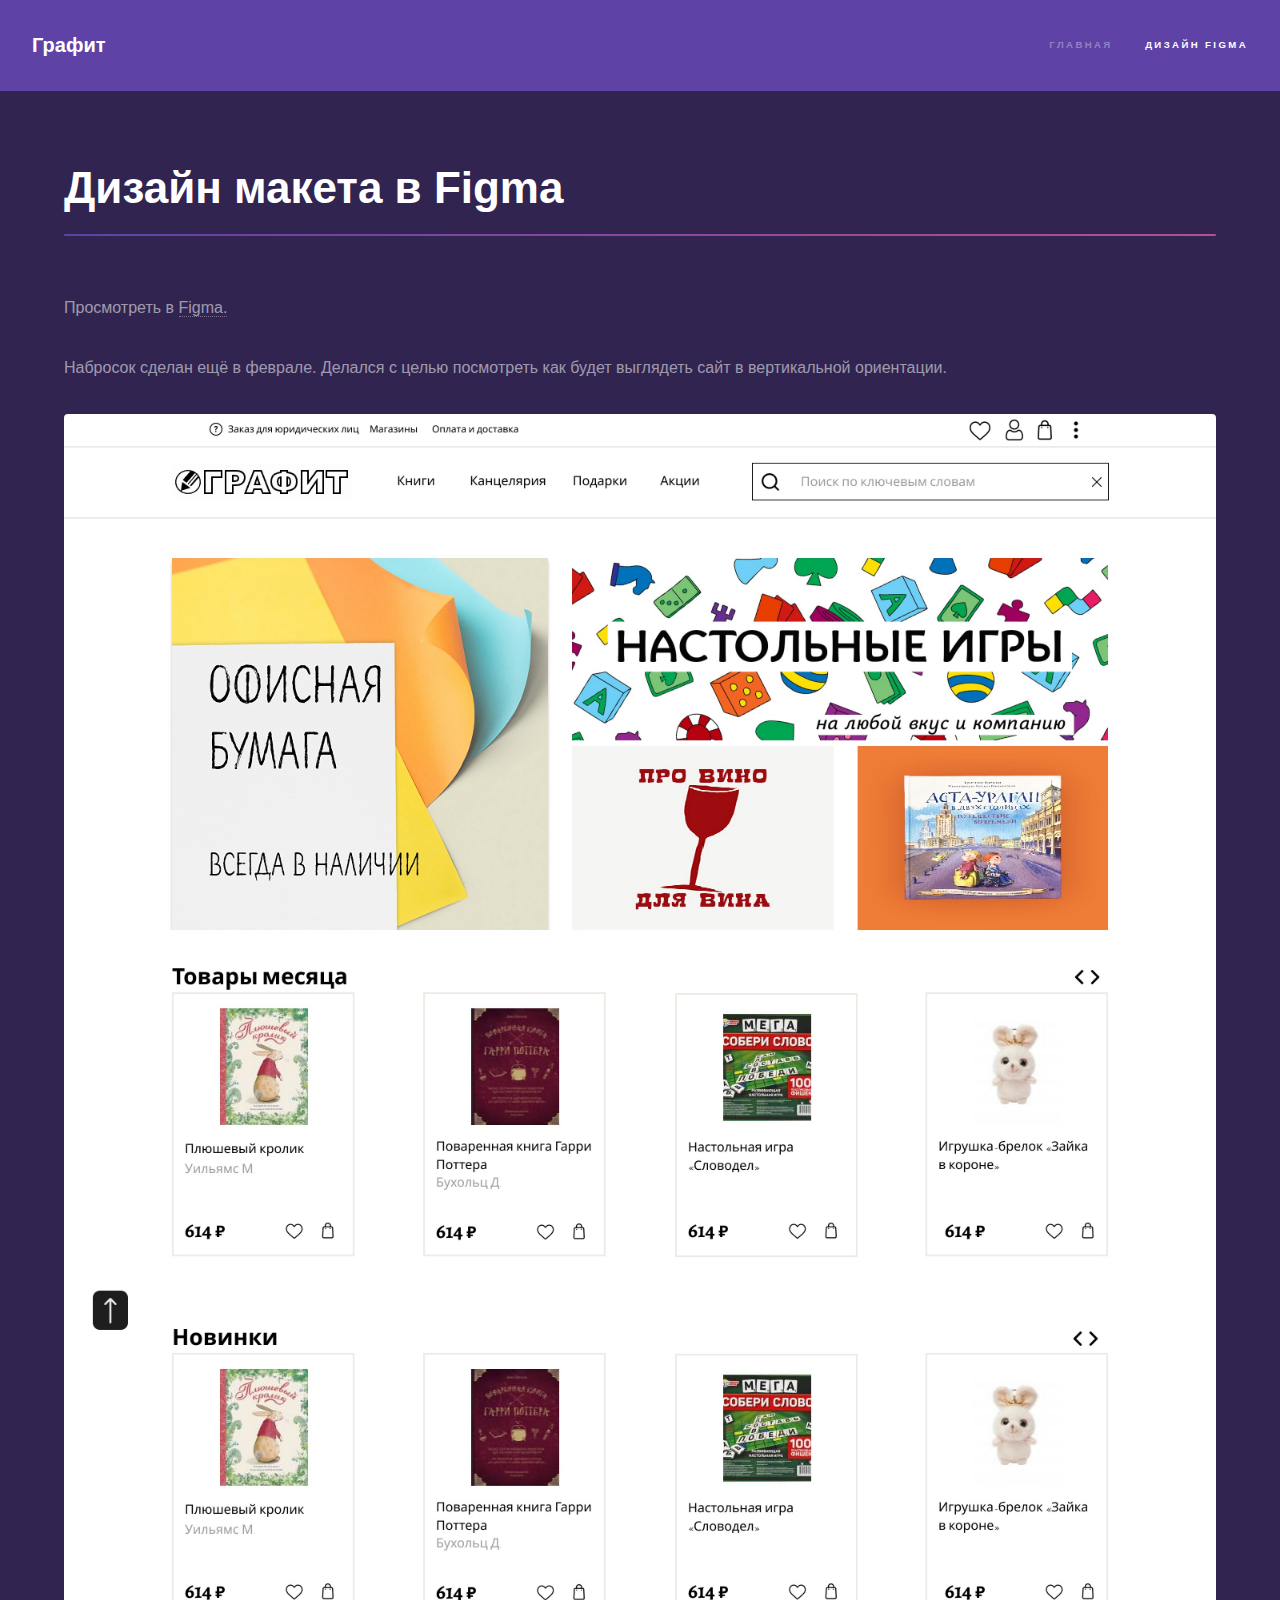
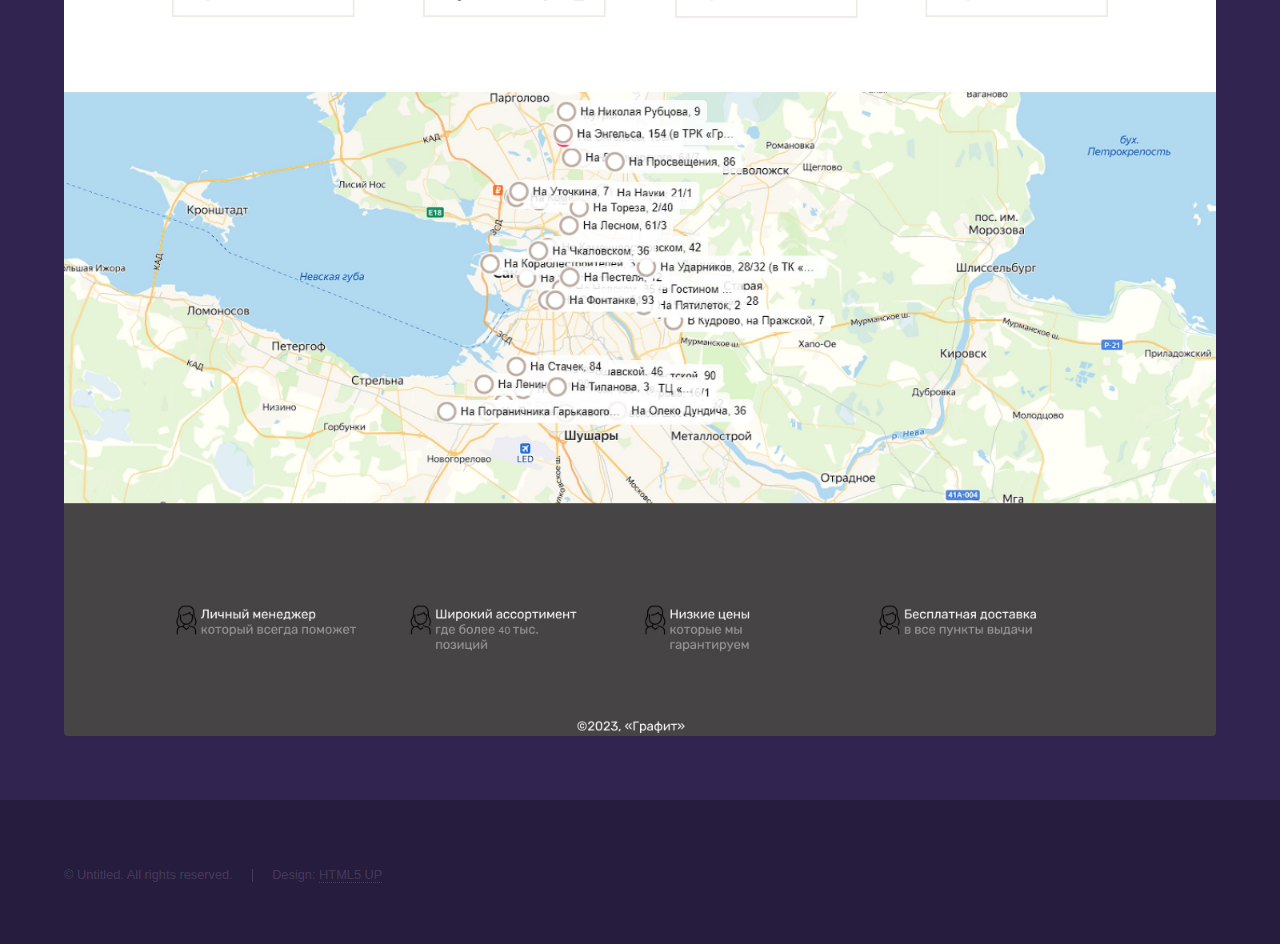
==== commit 2b2d520a: "Update generic2.html" ====
--- a/generic2.html
+++ b/generic2.html
@@ -20,7 +20,7 @@
 				<nav>
 					<ul>
 						<li><a href="index.html">Главная</a></li>
-						<li><a href="generic2.html" class="active">Баннеры</a></li>
+						<li><a href="generic2.html" class="active">Дизайн Figma</a></li>
 						<!-- <li><a href="elements.html">Elements</a></li> -->
 					</ul>
 				</nav>
@@ -32,9 +32,9 @@
 				<!-- Main -->
 					<section id="main" class="wrapper">
 						<div class="inner">
-							<h1 class="major">Баннеры в Figma</h1>
+							<h1 class="major">Дизайн макета в Figma</h1>
 							<p>Просмотреть в <a href="https://www.figma.com/file/Zw7xwj9V61rGZJePQOf3Lh/Untitled?node-id=0%3A3&t=Ak0pLzkreTa3SGLJ-1">Figma.</a></p>
-							<p>Был сделан ещё в феврале после ухода Светы из ИМ. Делался с целью посмотреть, как будет выглядить сайт в вертикальной ориентации. К сожалению времени у меня было только 2 часа.</p>
+							<p>Набросок сделан ещё в феврале. Делался с целью посмотреть как будет выглядеть сайт в вертикальной ориентации.</p>
 							<span class="image fit"><img src="images/dis1.jpg" alt="" /></span>
 					</section>
 
@@ -59,4 +59,4 @@
 			<script src="assets/js/main.js"></script>
 
 	</body>
-</html>+</html>
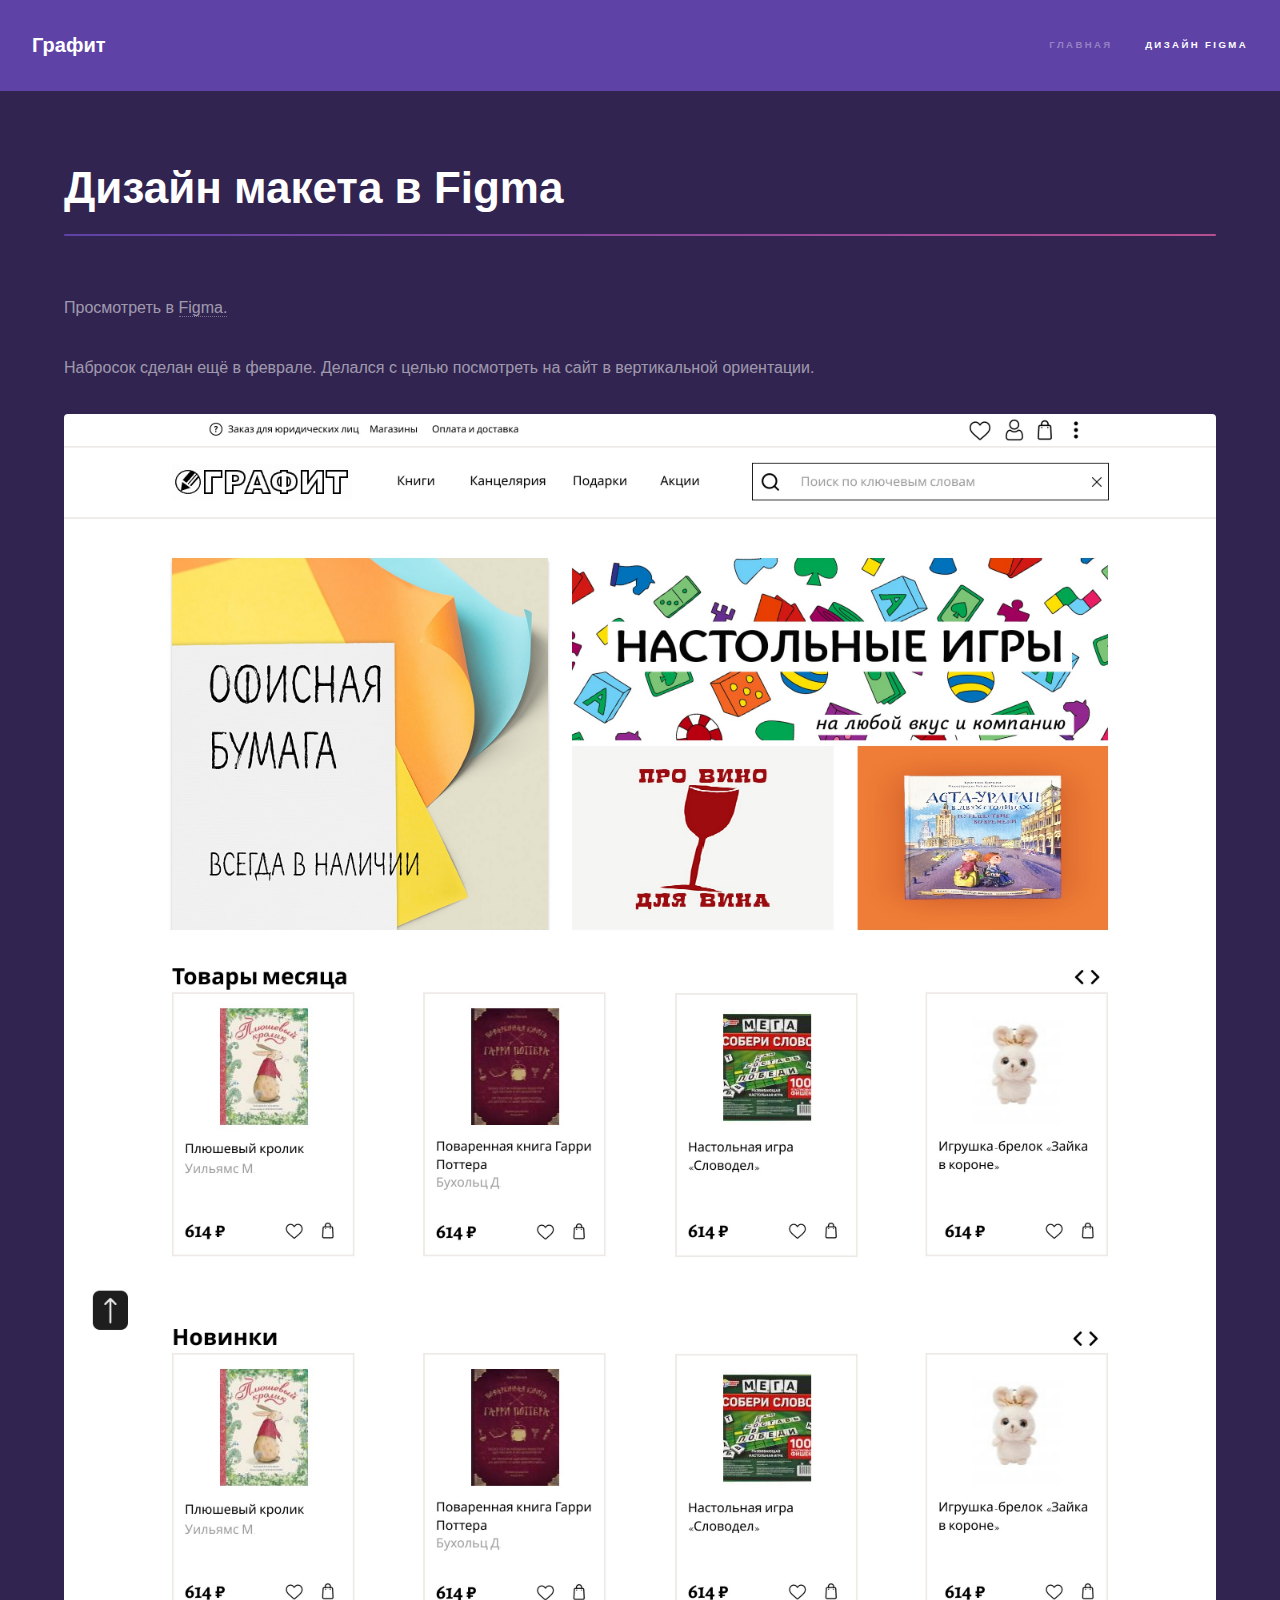
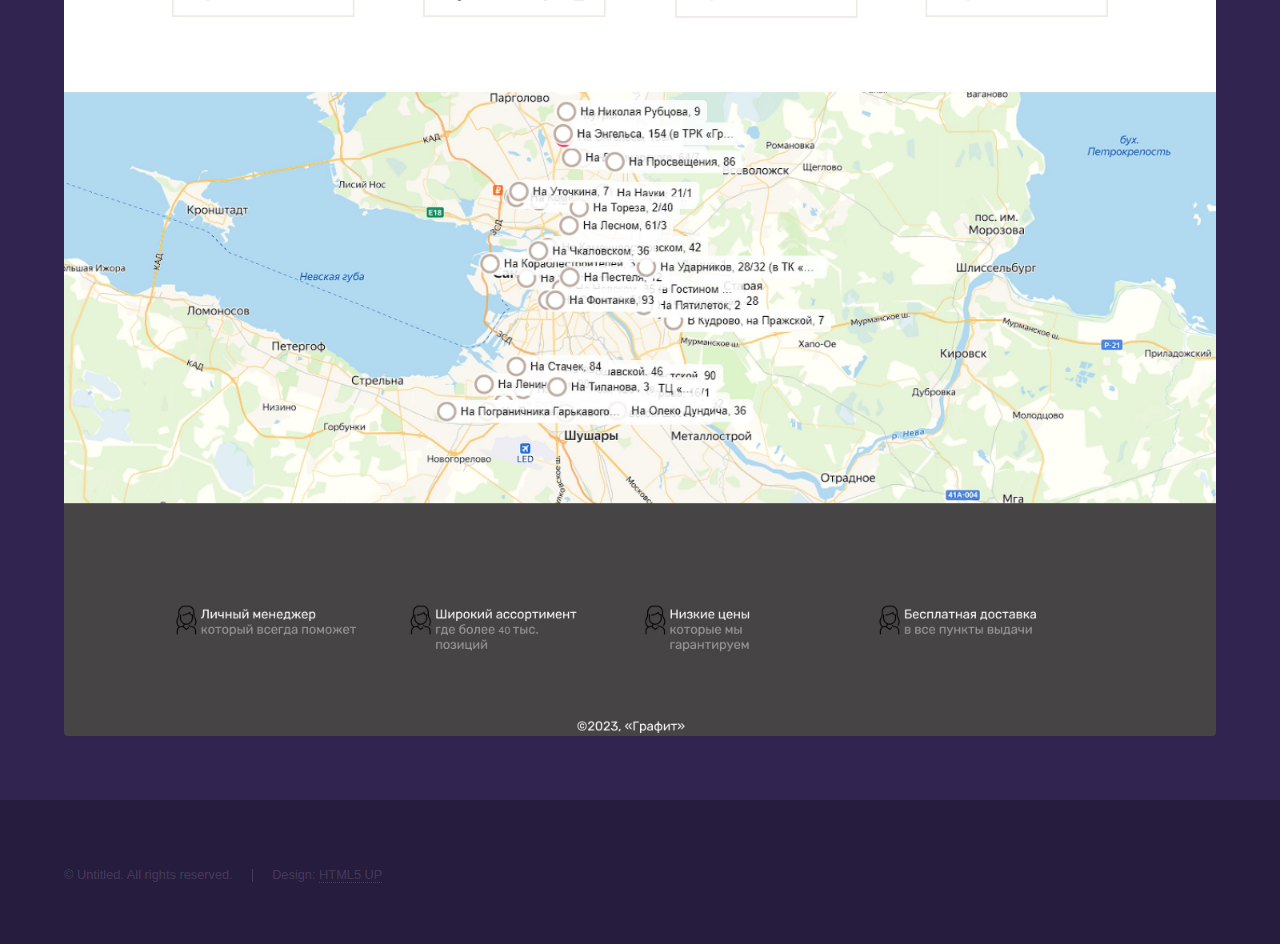
==== commit d622a33f: "Update generic2.html" ====
--- a/generic2.html
+++ b/generic2.html
@@ -6,7 +6,7 @@
 -->
 <html>
 	<head>
-		<title>Баннеры</title>
+		<title>Дизайн в Figma</title>
 		<meta charset="utf-8" />
 		<meta name="viewport" content="width=device-width, initial-scale=1, user-scalable=no" />
 		<link rel="stylesheet" href="assets/css/main.css" />
@@ -34,7 +34,7 @@
 						<div class="inner">
 							<h1 class="major">Дизайн макета в Figma</h1>
 							<p>Просмотреть в <a href="https://www.figma.com/file/Zw7xwj9V61rGZJePQOf3Lh/Untitled?node-id=0%3A3&t=Ak0pLzkreTa3SGLJ-1">Figma.</a></p>
-							<p>Набросок сделан ещё в феврале. Делался с целью посмотреть как будет выглядеть сайт в вертикальной ориентации.</p>
+							<p>Набросок сделан ещё в феврале. Делался с целью посмотреть на сайт в вертикальной ориентации.</p>
 							<span class="image fit"><img src="images/dis1.jpg" alt="" /></span>
 					</section>
 
